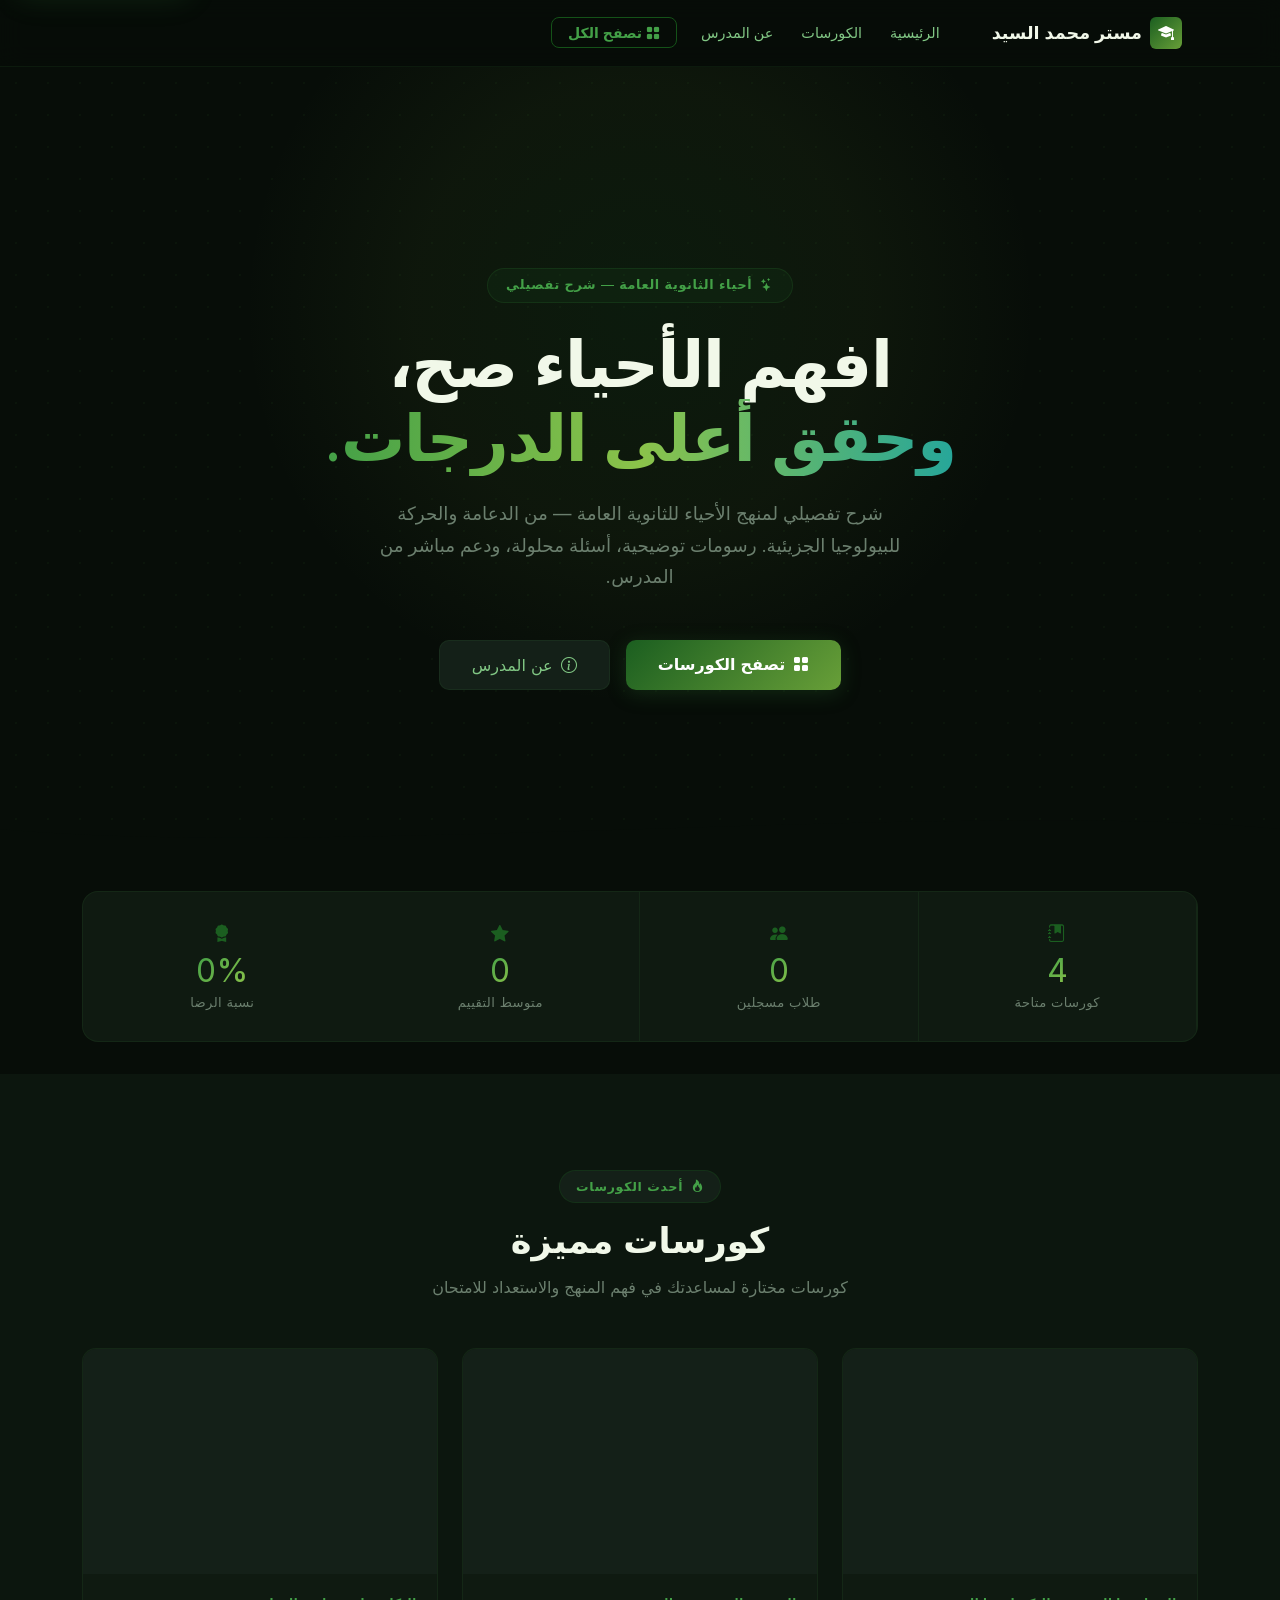
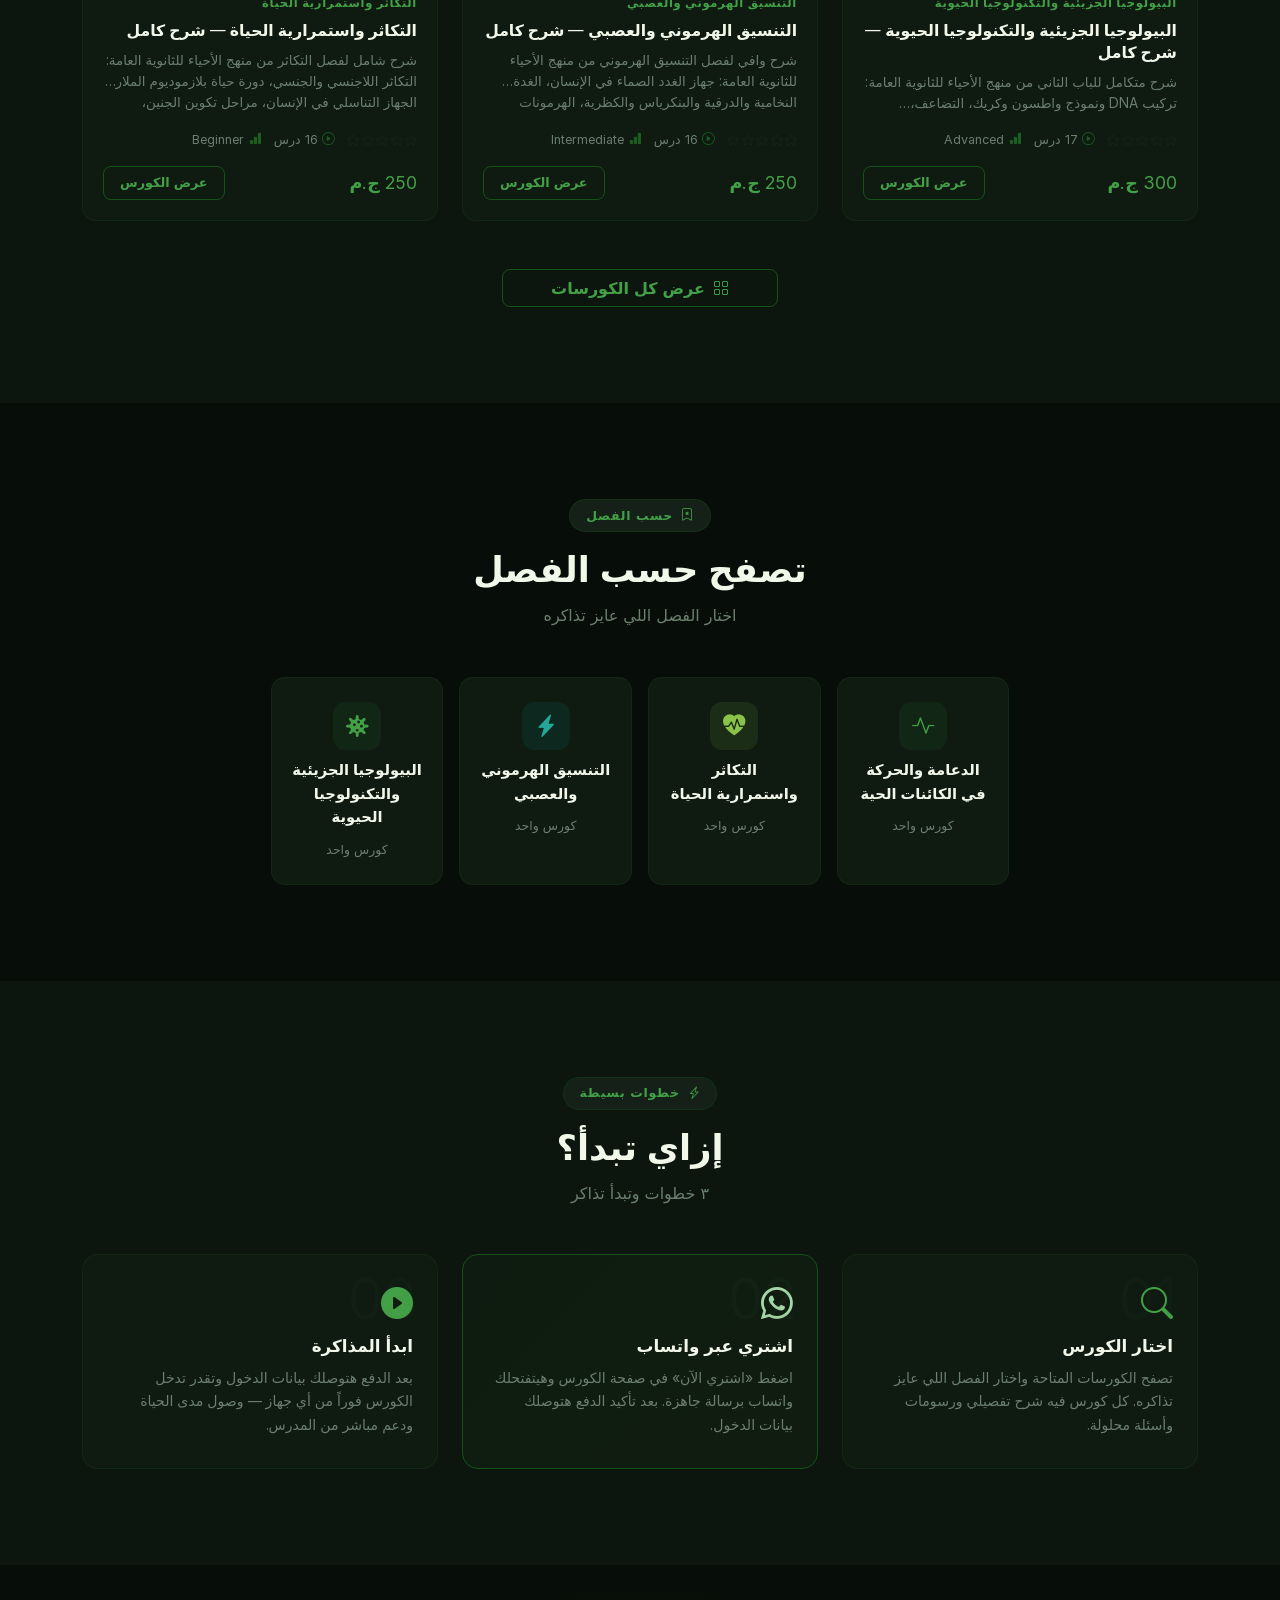
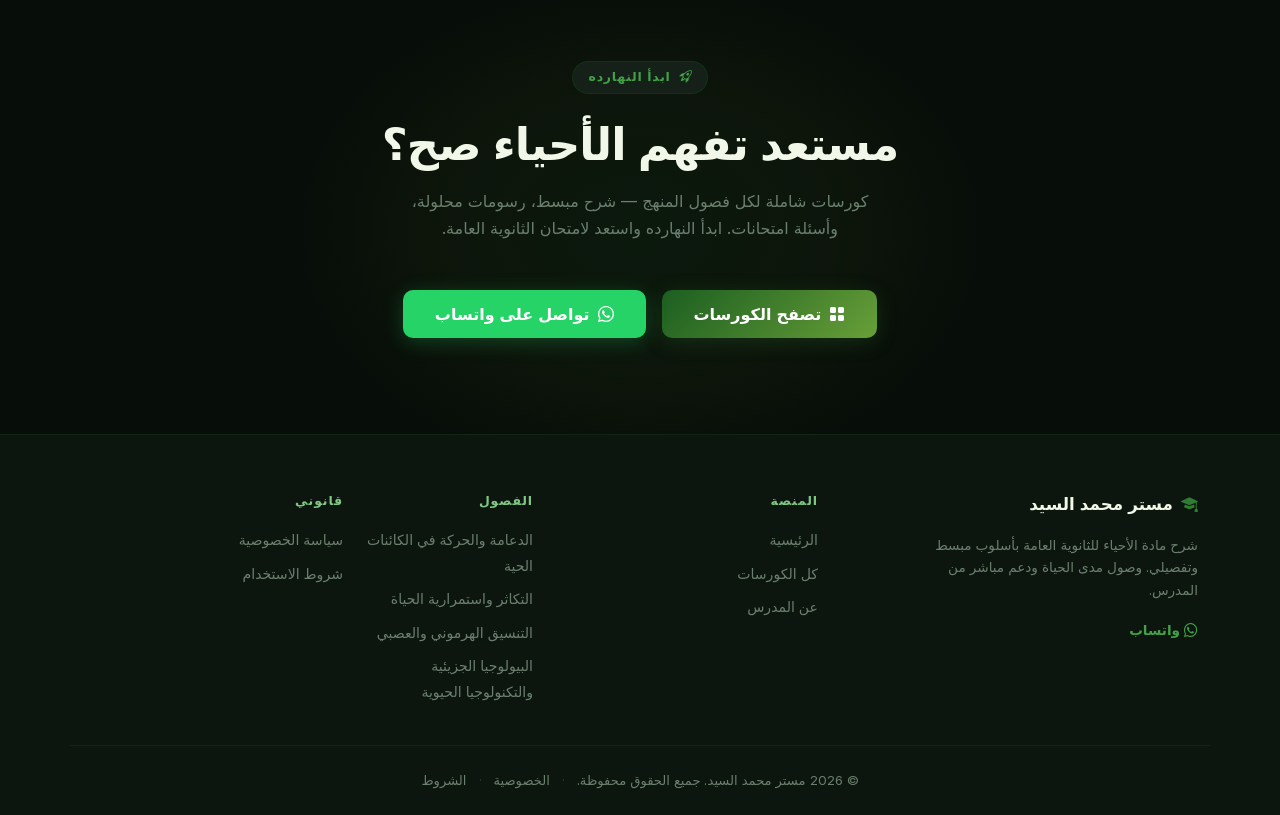
==== index.html @ 88254f95 "Add files via upload" ====
<!DOCTYPE html>
<html lang="ar" dir="rtl" data-bs-theme="dark">

<head>
  <meta charset="utf-8">
  <meta name="viewport" content="width=device-width, initial-scale=1.0, shrink-to-fit=no">

  <!--
    SEO: title + description + canonical + OG + Twitter
    Static fallback values here — home-app.js injects
    final values from COURSE_DATA at runtime.
  -->
  <title id="page-title">مستر محمد السيد — أستاذ الأحياء للثانوية العامة</title>
  <meta name="description"
        id="page-desc"
        content="منصة مستر محمد السيد لتعليم مادة الأحياء لطلاب الثانوية العامة في مصر. شرح تفصيلي لكل فصول المنهج مع رسومات توضيحية محلولة وأسئلة امتحانات سابقة.">
  <meta name="robots" content="index, follow">
  <link rel="canonical" id="page-canonical" href="https://mrmohamedelsayed.com/">

  <!-- Open Graph -->
  <meta property="og:type"        content="website">
  <meta property="og:url"         id="og-url"         content="https://mrmohamedelsayed.com/">
  <meta property="og:title"       id="og-title"       content="مستر محمد السيد — أستاذ الأحياء للثانوية العامة">
  <meta property="og:description" id="og-desc"        content="شرح أحياء الثانوية العامة بالتفصيل مع أسئلة محلولة ودعم مباشر.">
  <meta property="og:image"       id="og-image"       content="https://mrmohamedelsayed.com/assets/img/og-image.png">
  <meta property="og:site_name"   id="og-site-name"   content="مستر محمد السيد">

  <!-- Twitter Card -->
  <meta name="twitter:card"        content="summary_large_image">
  <meta name="twitter:title"       id="tw-title"  content="مستر محمد السيد — أستاذ الأحياء للثانوية العامة">
  <meta name="twitter:description" id="tw-desc"   content="شرح أحياء الثانوية العامة بالتفصيل مع أسئلة محلولة ودعم مباشر.">
  <meta name="twitter:image"       id="tw-image"  content="https://mrmohamedelsayed.com/assets/img/og-image.png">

  <!-- hreflang -->
  <link rel="alternate" hreflang="ar" id="hreflang-ar" href="https://mrmohamedelsayed.com/">

  <!-- CSP -->
  <meta http-equiv="Content-Security-Policy"
        content="default-src 'none';
                 script-src 'self';
                 style-src 'self' https://cdn.jsdelivr.net;
                 font-src 'self' https://cdn.jsdelivr.net;
                 img-src 'self' data:;
                 connect-src 'self';
                 form-action 'none';">

  <!-- JSON-LD — injected by home-app.js -->

  <!-- Favicons -->
  <link rel="apple-touch-icon" type="image/png" sizes="180x180" href="assets/img/fav180.png">
  <link rel="icon" type="image/png" sizes="32x32" href="assets/img/fav32.png">
  <link rel="icon" type="image/png" sizes="32x32" href="assets/img/fav32D.png"
        media="(prefers-color-scheme: dark)">
  <link rel="icon" type="image/png" sizes="16x16" href="assets/img/fav16.png">
  <link rel="icon" type="image/png" sizes="16x16" href="assets/img/fav16D.png"
        media="(prefers-color-scheme: dark)">

  <!-- Preload critical font -->
  <link rel="preload" href="assets/fonts/inter-variable.woff2"
        as="font" type="font/woff2" crossorigin="anonymous">

  <!-- Stylesheets -->
  <link rel="stylesheet" href="assets/bootstrap/css/bootstrap.min.css">
  <link rel="stylesheet" href="https://cdn.jsdelivr.net/npm/bootstrap-icons@1.13.1/font/bootstrap-icons.min.css">
  <link rel="stylesheet" href="assets/css/courses.css">
  <link rel="stylesheet" href="assets/css/home.css">
</head>

<body>

  <!-- Skip to content -->
  <a href="#main-content" class="skip-link">تخطي إلى المحتوى</a>

  <!-- ═══════════════════════════════════════════
       NAVBAR
  ═══════════════════════════════════════════ -->
  <nav class="navbar navbar-expand-lg home-navbar sticky-top"
       aria-label="التنقل الرئيسي">
    <div class="container">

      <!-- Brand -->
      <a class="navbar-brand home-brand" href="./index.html">
        <span class="brand-icon" aria-hidden="true">
          <i class="bi bi-mortarboard-fill" aria-hidden="true"></i>
        </span>
        <span class="brand-text" id="nav-brand-name"></span>
      </a>

      <!-- Toggler -->
      <button class="navbar-toggler border-0" type="button"
              data-bs-toggle="collapse" data-bs-target="#mainNav"
              aria-controls="mainNav" aria-expanded="false"
              aria-label="تبديل القائمة">
        <i class="bi bi-list fs-4 icon-em-500" aria-hidden="true"></i>
      </button>

      <!-- Links -->
      <div class="collapse navbar-collapse" id="mainNav">
        <ul class="navbar-nav ms-auto align-items-lg-center gap-lg-1">
          <li class="nav-item">
            <a class="nav-link" href="./index.html"
               aria-current="page" data-nav-page="home">الرئيسية</a>
          </li>
          <li class="nav-item">
            <a class="nav-link" href="./course/"
               data-nav-page="courses">الكورسات</a>
          </li>
          <li class="nav-item">
            <a class="nav-link" href="./about.html"
               data-nav-page="about">عن المدرس</a>
          </li>
          <li class="nav-item me-lg-2">
            <a class="btn home-btn-outline btn-sm px-3" href="./course/">
              <i class="bi bi-grid-fill ms-1" aria-hidden="true"></i>تصفح الكل
            </a>
          </li>
        </ul>
      </div>

    </div>
  </nav>


  <!-- ═══════════════════════════════════════════
       MAIN CONTENT
  ═══════════════════════════════════════════ -->
  <main id="main-content">

    <!-- ─── HERO ─── -->
    <section class="hero-section" aria-labelledby="hero-heading">
      <div class="hero-bg-grid" aria-hidden="true"></div>
      <div class="hero-glow"    aria-hidden="true"></div>

      <div class="container hero-content">
        <div class="row justify-content-center text-center">
          <div class="col-12 col-lg-9 col-xl-8">

            <div class="hero-badge mb-4" aria-hidden="true">
              <i class="bi bi-stars ms-2" aria-hidden="true"></i>أحياء الثانوية العامة — شرح تفصيلي
            </div>

            <h1 class="hero-title mb-4" id="hero-heading">
              <span class="hero-title-line"     id="hero-title-line1"></span><br>
              <span class="hero-title-gradient" id="hero-title-gradient"></span>
            </h1>

            <p class="hero-subtitle mb-5" id="hero-subtitle"></p>

            <div class="hero-actions d-flex flex-wrap gap-3 justify-content-center">
              <a href="./course/" class="btn home-btn-primary hero-btn-main">
                <i class="bi bi-grid-fill ms-2" aria-hidden="true"></i>تصفح الكورسات
              </a>
              <a href="./about.html" class="btn home-btn-ghost hero-btn-sec">
                <i class="bi bi-info-circle ms-2" aria-hidden="true"></i>عن المدرس
              </a>
            </div>

          </div>
        </div>
      </div>

      <!-- wave divider -->
      <div class="hero-wave" aria-hidden="true">
        <svg viewBox="0 0 1440 60" preserveAspectRatio="none"
             xmlns="http://www.w3.org/2000/svg" aria-hidden="true">
          <path d="M0,30 C360,60 1080,0 1440,30 L1440,60 L0,60 Z"
                fill="var(--bg-primary)"/>
        </svg>
      </div>
    </section>


    <!-- ─── STATS BAR ─── -->
    <section class="stats-section" aria-label="إحصائيات المنصة">
      <div class="container">
        <div class="stats-bar" id="stats-bar" role="list">
          <!-- built by home-app.js -->
        </div>
      </div>
    </section>


    <!-- ─── FEATURED COURSES ─── -->
    <section class="home-section featured-section"
             aria-labelledby="featured-heading">
      <div class="container">

        <div class="section-header text-center mb-5">
          <div class="section-badge mb-3" aria-hidden="true">
            <i class="bi bi-fire ms-2" aria-hidden="true"></i>أحدث الكورسات
          </div>
          <h2 class="section-title" id="featured-heading">كورسات مميزة</h2>
          <p class="section-subtitle">
            كورسات مختارة لمساعدتك في فهم المنهج والاستعداد للامتحان
          </p>
        </div>

        <div class="row g-4" id="featured-courses-grid" aria-live="polite">
          <!-- built by home-app.js -->
        </div>

        <div class="text-center mt-5">
          <a href="./course/" class="btn home-btn-outline px-5">
            <i class="bi bi-grid ms-2" aria-hidden="true"></i>عرض كل الكورسات
          </a>
        </div>

      </div>
    </section>


    <!-- ─── CATEGORIES ─── -->
    <section class="home-section categories-section"
             aria-labelledby="categories-heading">
      <div class="container">

        <div class="section-header text-center mb-5">
          <div class="section-badge mb-3" aria-hidden="true">
            <i class="bi bi-bookmark-star ms-2" aria-hidden="true"></i>حسب الفصل
          </div>
          <h2 class="section-title" id="categories-heading">تصفح حسب الفصل</h2>
          <p class="section-subtitle">اختار الفصل اللي عايز تذاكره</p>
        </div>

        <div class="row g-3 justify-content-center"
             id="categories-grid" aria-live="polite">
          <!-- built by home-app.js -->
        </div>

      </div>
    </section>


    <!-- ─── HOW IT WORKS ─── -->
    <section class="home-section how-section"
             aria-labelledby="how-heading">
      <div class="container">

        <div class="section-header text-center mb-5">
          <div class="section-badge mb-3" aria-hidden="true">
            <i class="bi bi-lightning-charge ms-2" aria-hidden="true"></i>خطوات بسيطة
          </div>
          <h2 class="section-title" id="how-heading">إزاي تبدأ؟</h2>
          <p class="section-subtitle">٣ خطوات وتبدأ تذاكر</p>
        </div>

        <div class="row g-4 justify-content-center">

          <!-- Step 1 -->
          <div class="col-12 col-md-4">
            <article class="how-card h-100">
              <div class="how-step-number" aria-hidden="true">01</div>
              <div class="how-icon mb-3" aria-hidden="true">
                <i class="bi bi-search" aria-hidden="true"></i>
              </div>
              <h3 class="how-title">اختار الكورس</h3>
              <p class="how-desc">
                تصفح الكورسات المتاحة واختار الفصل اللي عايز تذاكره.
                كل كورس فيه شرح تفصيلي ورسومات وأسئلة محلولة.
              </p>
            </article>
          </div>

          <!-- Step 2 -->
          <div class="col-12 col-md-4">
            <article class="how-card how-card--accent h-100">
              <div class="how-step-number" aria-hidden="true">02</div>
              <div class="how-icon mb-3" aria-hidden="true">
                <i class="bi bi-whatsapp" aria-hidden="true"></i>
              </div>
              <h3 class="how-title">اشتري عبر واتساب</h3>
              <p class="how-desc">
                اضغط «اشتري الآن» في صفحة الكورس وهيتفتحلك واتساب
                برسالة جاهزة. بعد تأكيد الدفع هتوصلك بيانات الدخول.
              </p>
            </article>
          </div>

          <!-- Step 3 -->
          <div class="col-12 col-md-4">
            <article class="how-card h-100">
              <div class="how-step-number" aria-hidden="true">03</div>
              <div class="how-icon mb-3" aria-hidden="true">
                <i class="bi bi-play-circle-fill" aria-hidden="true"></i>
              </div>
              <h3 class="how-title">ابدأ المذاكرة</h3>
              <p class="how-desc">
                بعد الدفع هتوصلك بيانات الدخول وتقدر تدخل الكورس فوراً
                من أي جهاز — وصول مدى الحياة ودعم مباشر من المدرس.
              </p>
            </article>
          </div>

        </div>
      </div>
    </section>


    <!-- ─── CTA ─── -->
    <section class="cta-section" aria-labelledby="cta-heading">
      <div class="cta-glow" aria-hidden="true"></div>
      <div class="container cta-content text-center">

        <div class="section-badge mb-4" aria-hidden="true">
          <i class="bi bi-rocket-takeoff ms-2" aria-hidden="true"></i>ابدأ النهارده
        </div>
        <h2 class="cta-title mb-3" id="cta-heading">
          مستعد تفهم الأحياء صح؟
        </h2>
        <p class="cta-subtitle mb-5">
          كورسات شاملة لكل فصول المنهج — شرح مبسط، رسومات محلولة،
          وأسئلة امتحانات. ابدأ النهارده واستعد لامتحان الثانوية العامة.
        </p>

        <div class="d-flex flex-wrap gap-3 justify-content-center">
          <a href="./course/" class="btn home-btn-primary cta-btn-main">
            <i class="bi bi-grid-fill ms-2" aria-hidden="true"></i>تصفح الكورسات
          </a>
          <a id="cta-whatsapp-btn" href="#" target="_blank"
             rel="noopener noreferrer"
             class="btn home-btn-whatsapp cta-btn-wa"
             aria-label="تواصل معانا على واتساب">
            <i class="bi bi-whatsapp ms-2" aria-hidden="true"></i>تواصل على واتساب
          </a>
        </div>

      </div>
    </section>

  </main><!-- /#main-content -->


  <!-- ═══════════════════════════════════════════
       FOOTER
  ═══════════════════════════════════════════ -->
  <footer class="home-footer" role="contentinfo">
    <div class="container">

      <div class="row g-4 footer-top">

        <!-- Brand col -->
        <div class="col-12 col-md-4">
          <div class="footer-brand mb-3">
            <i class="bi bi-mortarboard-fill ms-2 icon-em-500" aria-hidden="true"></i>
            <span id="footer-brand-name"></span>
          </div>
          <p class="footer-tagline">
            شرح مادة الأحياء للثانوية العامة بأسلوب مبسط وتفصيلي.
            وصول مدى الحياة ودعم مباشر من المدرس.
          </p>
          <a id="footer-whatsapp-link" href="#" target="_blank"
             rel="noopener noreferrer" class="footer-social-link"
             aria-label="تواصل معانا على واتساب">
            <i class="bi bi-whatsapp ms-1" aria-hidden="true"></i>واتساب
          </a>
        </div>

        <!-- Quick Links -->
        <div class="col-6 col-md-2 offset-md-1">
          <p class="footer-col-title">المنصة</p>
          <ul class="footer-links">
            <li><a href="./index.html">الرئيسية</a></li>
            <li><a href="./course/">كل الكورسات</a></li>
            <li><a href="./about.html">عن المدرس</a></li>
          </ul>
        </div>

        <!-- Categories — built dynamically -->
        <div class="col-6 col-md-2">
          <p class="footer-col-title">الفصول</p>
          <ul class="footer-links" id="footer-categories">
            <!-- built by home-app.js -->
          </ul>
        </div>

        <!-- Legal -->
        <div class="col-6 col-md-2">
          <p class="footer-col-title">قانوني</p>
          <ul class="footer-links">
            <li><a href="./legal/privacy.html">سياسة الخصوصية</a></li>
            <li><a href="./legal/terms.html">شروط الاستخدام</a></li>
          </ul>
        </div>

      </div><!-- /.row -->

      <!-- Footer bottom -->
      <div class="footer-bottom">
        <span id="footer-copyright"></span>
        <span class="footer-divider" aria-hidden="true">·</span>
        <a href="./legal/privacy.html">الخصوصية</a>
        <span class="footer-divider" aria-hidden="true">·</span>
        <a href="./legal/terms.html">الشروط</a>
      </div>

    </div>
  </footer>

  <!-- Scripts — deferred, non-blocking -->
  <script src="assets/bootstrap/js/bootstrap.min.js" defer></script>
  <script src="assets/js/utils.js"         defer></script>
  <script src="assets/js/courses-data.js"  defer></script>
  <script src="assets/js/home-app.js"      defer></script>

</body>

</html>
---- assets/css/courses.css ----
/* ============================================
   COURSES PAGE — Forest Green Theme
   Color System: Deep forest + Green + Lime + Teal
============================================ */

/* ── Font Face — Inter Variable (self-hosted) ── */

@font-face {
  font-family: 'Inter';
  src: url('../fonts/inter-variable.woff2') format('woff2');
  font-weight: 100 900;
  font-display: swap;
}

/* ── Variables ── */

:root {
  --bg-deep: #070d08;
  --bg-card: #0f1a11;
  --bg-surface: #142018;
  --bg-hover: #1a2a1e;
  --bg-input: #0a120b;
  --emerald-400: #43a047;
  --emerald-500: #2e7d32;
  --emerald-600: #1b5e20;
  --emerald-700: #145218;
  --teal-400: #8bc34a;
  --teal-500: #7cb342;
  --teal-600: #689f38;
  --cyan-400: #26a69a;
  --cyan-500: #009688;

  --gold-400: #e9c452;
  --gold-500: #e2b340;
  --gold-600: #c99b2d;
  --gold-900: rgba(226, 179, 64, 0.12);

  --text-primary: #f1f8e9;
  --text-secondary: #81c784;
  --text-muted: #6b7f6e;
  --text-dim: #4a5c4c;
  --border-subtle: rgba(67, 160, 71, 0.1);
  --border-glow: rgba(67, 160, 71, 0.25);
  --glow-sm: 0 0 10px rgba(67, 160, 71, 0.08);
  --glow-md: 0 0 20px rgba(67, 160, 71, 0.12);
  --glow-lg: 0 4px 30px rgba(67, 160, 71, 0.15);
  --glow-xl: 0 8px 40px rgba(67, 160, 71, 0.2);
  --radius-sm: 8px;
  --radius-md: 12px;
  --radius-lg: 16px;
  --radius-xl: 20px;
  --speed-fast: 0.15s;
  --speed-normal: 0.3s;
  --ease-smooth: cubic-bezier(0.4, 0, 0.2, 1);
  --ease-bounce: cubic-bezier(0.68, -0.55, 0.265, 1.55);
  --bg-primary: var(--bg-deep);
  --bg-secondary: #0c160e;
  --bg-elevated: var(--bg-surface);
  --border-color: var(--border-subtle);
  --em-300: #a5d6a7;
  --em-400: var(--emerald-400);
  --em-500: var(--emerald-500);
  --em-600: var(--emerald-600);
  --em-700: var(--emerald-700);
  --em-800: rgba(20, 82, 24, 0.35);
  --em-900: rgba(20, 82, 24, 0.15);
  --teal-700: #558b2f;
  --teal-800: rgba(85, 139, 47, 0.35);
  --cyan-600: #00897b;
  --cyan-800: rgba(0, 137, 123, 0.3);
  --font-base: 'Inter', system-ui, -apple-system, sans-serif;
  --transition-fast: var(--speed-fast);
  --transition-base: var(--speed-normal);
  --z-skip: 9999;
}

/* ── Skip Link ── */

.skip-link {
  position: fixed;
  top: 1rem;
  left: 1rem;
  z-index: var(--z-skip);
  padding: 0.6rem 1.2rem;
  background: var(--emerald-500);
  color: var(--bg-deep);
  font-weight: 700;
  font-size: 0.9rem;
  border-radius: var(--radius-md);
  text-decoration: none;
  transform: translateY(-150%);
  transition: transform var(--speed-fast) var(--ease-smooth);
  box-shadow: var(--glow-lg);
}

.skip-link:focus-visible {
  transform: translateY(0);
}

/* ── Focus Visible — Global ── */

:focus-visible {
  outline: 2px solid var(--emerald-400);
  outline-offset: 3px;
  border-radius: 4px;
}

/* suppress default focus ring only when focus-visible is supported */

:focus:not(:focus-visible) {
  outline: none;
}

/* ── Base ── */

body {
  background: var(--bg-deep);
  color: var(--text-primary);
  font-family: var(--font-base);
  line-height: 1.6;
  -webkit-font-smoothing: antialiased;
  min-height: 100vh;
}

/* ── Shared Utility — Icon Accent Color ── */

.icon-em-500 {
  color: var(--em-500);
}

/* ── Page Container ── */

.page-container {
  max-width: 1400px;
  margin: 0 auto;
  padding: 2rem 1.5rem;
}

/* ── Page Header ── */

.page-header {
  text-align: center;
  padding: 2rem 0 2.5rem;
}

.page-title {
  font-size: clamp(2rem, 5vw, 3.2rem);
  font-weight: 800;
  background: linear-gradient(135deg, var(--emerald-400), var(--teal-400), var(--cyan-400));
  -webkit-background-clip: text;
  background-clip: text;
  -webkit-text-fill-color: transparent;
  margin-bottom: 0.5rem;
  letter-spacing: -0.02em;
}

.breadcrumb-nav .breadcrumb {
  background: transparent;
  margin: 0;
  padding: 0;
  justify-content: center;
}

.breadcrumb-nav .breadcrumb-item a {
  color: var(--emerald-400);
  text-decoration: none;
  font-weight: 500;
  transition: color var(--speed-fast);
}

.breadcrumb-nav .breadcrumb-item a:hover {
  color: var(--teal-400);
}

.breadcrumb-nav .breadcrumb-item.active span {
  color: var(--text-muted);
}

.breadcrumb-nav .breadcrumb-item + .breadcrumb-item::before {
  color: var(--text-dim);
}

/* ── Sidebar ── */

.sidebar {
  background: var(--bg-surface);
  border: 1px solid var(--border-subtle);
  border-radius: var(--radius-lg);
  padding: 1.5rem;
}

/* ── Filters Panel ── */

.filters-title {
  font-size: 1.1rem;
  font-weight: 700;
  color: var(--emerald-400);
  margin-bottom: 1.5rem;
  text-transform: uppercase;
  letter-spacing: 0.08em;
  font-size: 0.85rem;
}

.filters-heading {
  font-size: 0.9rem;
  font-weight: 600;
  color: var(--text-secondary);
  margin: 1.5rem 0 0.75rem;
  padding-bottom: 0.5rem;
  border-bottom: 1px solid var(--border-subtle);
}

.filter-group {
  display: flex;
  flex-direction: column;
  gap: 0.4rem;
}

.filter-item {
  display: flex;
  align-items: center;
  gap: 0.6rem;
  padding: 0.6rem 0.75rem;
  border-radius: var(--radius-sm);
  cursor: pointer;
  transition: background var(--speed-fast);
}

.filter-item:hover {
  background: var(--bg-hover);
}

.filter-item.disabled {
  opacity: 0.35;
  pointer-events: none;
}

.filter-checkbox, .filter-radio {
  appearance: none;
  -webkit-appearance: none;
  width: 18px;
  height: 18px;
  border: 2px solid var(--text-dim);
  background: var(--bg-input);
  cursor: pointer;
  transition: all var(--speed-fast);
  flex-shrink: 0;
}

.filter-checkbox {
  border-radius: 4px;
}

.filter-radio {
  border-radius: 50%;
}

.filter-checkbox:checked, .filter-radio:checked {
  background: var(--emerald-500);
  border-color: var(--emerald-400);
  box-shadow: 0 0 0 3px rgba(67, 160, 71, 0.2);
}

.filter-checkbox:checked::after {
  content: '✓';
  display: flex;
  align-items: center;
  justify-content: center;
  font-size: 11px;
  color: var(--bg-deep);
  font-weight: 700;
}

.filter-radio:checked::after {
  content: '';
  display: block;
  width: 8px;
  height: 8px;
  background: var(--bg-deep);
  border-radius: 50%;
  margin: 3px auto;
}

.filter-label {
  flex: 1;
  font-size: 0.88rem;
  color: var(--text-primary);
  cursor: pointer;
  user-select: none;
}

.rating-label {
  color: var(--emerald-400);
  letter-spacing: 1px;
}

.filter-count {
  font-size: 0.75rem;
  font-weight: 600;
  color: var(--text-muted);
  background: var(--bg-deep);
  padding: 0.15rem 0.5rem;
  border-radius: 100px;
  min-width: 24px;
  text-align: center;
}

.filter-actions {
  display: flex;
  flex-direction: column;
  gap: 0.5rem;
  margin-top: 1.5rem;
}

.filter-btn-apply {
  padding: 0.7rem;
  background: linear-gradient(135deg, var(--emerald-600), var(--teal-600));
  color: var(--text-primary);
  border: none;
  border-radius: var(--radius-md);
  font-weight: 600;
  cursor: pointer;
  transition: all var(--speed-normal) var(--ease-smooth);
}

.filter-btn-apply:hover {
  box-shadow: var(--glow-md);
  transform: translateY(-1px);
}

.filter-btn-reset {
  padding: 0.7rem;
  background: transparent;
  color: var(--text-muted);
  border: 1px solid var(--border-subtle);
  border-radius: var(--radius-md);
  font-weight: 600;
  cursor: pointer;
  transition: all var(--speed-fast);
}

.filter-btn-reset:hover {
  color: var(--text-primary);
  border-color: var(--border-glow);
}

/* ── Toolbar ── */

.toolbar {
  display: flex;
  flex-wrap: wrap;
  align-items: center;
  justify-content: space-between;
  gap: 1rem;
  padding-bottom: 1.5rem;
  margin-bottom: 1rem;
  border-bottom: 1px solid var(--border-subtle);
}

.results-text {
  font-size: 0.9rem;
  font-weight: 500;
  color: var(--text-muted);
}

.search-input {
  background: var(--bg-surface);
  border: 1px solid var(--border-subtle);
  border-radius: var(--radius-md);
  color: var(--text-primary);
  padding: 0.65rem 1rem;
  font-size: 0.9rem;
  transition: all var(--speed-normal);
  min-width: 200px;
}

.search-input::placeholder {
  color: var(--text-dim);
}

.search-input:focus {
  outline: none;
  border-color: var(--emerald-500);
  box-shadow: 0 0 0 3px rgba(46, 125, 50, 0.15);
}

.sort-toggle {
  background: var(--bg-surface);
  border: 1px solid var(--border-subtle);
  border-radius: var(--radius-md);
  color: var(--emerald-400);
  padding: 0.65rem 1.2rem;
  font-weight: 600;
  font-size: 0.88rem;
  transition: all var(--speed-fast);
}

.sort-toggle:hover, .sort-toggle:focus {
  border-color: var(--emerald-500);
  color: var(--emerald-400);
  background: var(--bg-hover);
}

/* ── Sort Dropdown ── */

.sort-menu {
  background: var(--bg-surface);
  border: 1px solid var(--border-glow);
  border-radius: var(--radius-md);
  box-shadow: var(--glow-lg);
  padding: 0.5rem;
}

.sort-menu .dropdown-item {
  color: var(--text-primary);
  border-radius: var(--radius-sm);
  padding: 0.6rem 1rem;
  font-size: 0.88rem;
  transition: background var(--speed-fast);
}

.sort-menu .dropdown-item:hover {
  background: var(--bg-hover);
  color: var(--emerald-400);
}

.sort-menu .dropdown-item.active {
  background: linear-gradient(135deg, var(--emerald-600), var(--teal-600));
  color: var(--text-primary);
}

/* ============================================
   COURSE CARDS
============================================ */

.course-card {
  background: var(--bg-card);
  border: 1px solid var(--border-subtle);
  border-radius: var(--radius-xl);
  overflow: hidden;
  transition: all var(--speed-normal) var(--ease-smooth);
  display: flex;
  flex-direction: column;
  height: 100%;
  animation: cardIn 0.5s var(--ease-smooth) both;
}

.course-card:hover {
  transform: translateY(-8px);
  border-color: var(--border-glow);
  box-shadow: var(--glow-xl);
}

@keyframes cardIn {
  from {
    opacity: 0;
    transform: translateY(24px);
  }
  to {
    opacity: 1;
    transform: translateY(0);
  }
}

/* Card Image */

.course-card-visual {
  position: relative;
  overflow: hidden;
  aspect-ratio: 16 / 9;
  background: var(--bg-surface);
}

.course-card-img {
  width: 100%;
  height: 100%;
  object-fit: cover;
  transition: transform var(--speed-normal);
}

.course-card:hover .course-card-img {
  transform: scale(1.05);
}

/* Badge */

.course-badge {
  position: absolute;
  top: 0.75rem;
  left: 0.75rem;
  padding: 0.3rem 0.75rem;
  font-size: 0.72rem;
  font-weight: 700;
  text-transform: uppercase;
  letter-spacing: 0.06em;
  color: var(--bg-deep);
  background: var(--emerald-400);
  border-radius: 100px;
}

/* ── Category Badge Color Variants ── */

.course-badge--emerald {
  background: var(--emerald-400);
  color: var(--bg-deep);
}

.course-badge--teal {
  background: var(--teal-400);
  color: var(--bg-deep);
}

.course-badge--cyan {
  background: var(--cyan-400);
  color: var(--bg-deep);
}

/* Card Body */

.course-card-body {
  padding: 1.25rem;
  display: flex;
  flex-direction: column;
  flex: 1;
  gap: 0.6rem;
}

.course-card-title {
  font-size: 1.05rem;
  font-weight: 700;
  color: var(--text-primary);
  line-height: 1.35;
  margin: 0;
  display: -webkit-box;
  line-clamp: 2;
  -webkit-line-clamp: 2;
  -webkit-box-orient: vertical;
  overflow: hidden;
  transition: color var(--speed-fast);
}

.course-card:hover .course-card-title {
  color: var(--emerald-400);
}

.course-card-desc {
  font-size: 0.82rem;
  color: var(--text-muted);
  line-height: 1.5;
  margin: 0;
  display: -webkit-box;
  line-clamp: 2;
  -webkit-line-clamp: 2;
  -webkit-box-orient: vertical;
  overflow: hidden;
}

.course-card-instructor {
  font-size: 0.8rem;
  color: var(--teal-400);
  font-weight: 500;
}

.course-card-instructor i {
  color: var(--teal-500);
}

/* Stats */

.course-card-stats {
  display: flex;
  gap: 1rem;
  flex-wrap: wrap;
  font-size: 0.78rem;
  color: var(--text-dim);
  padding-top: 0.6rem;
  border-top: 1px solid var(--border-subtle);
}

.course-card-stats i {
  color: var(--emerald-500);
}

/* Footer */

.course-card-footer {
  display: flex;
  align-items: center;
  justify-content: space-between;
  margin-top: auto;
  padding-top: 0.75rem;
}

.course-card-price {
  font-size: 1.2rem;
  font-weight: 800;
  color: var(--text-primary);
}

.course-card-price.free {
  color: var(--emerald-400);
}

.course-card-btn {
  padding: 0.5rem 1.2rem;
  background: linear-gradient(135deg, var(--emerald-600), var(--teal-600));
  color: var(--text-primary);
  text-decoration: none;
  border-radius: var(--radius-md);
  font-size: 0.82rem;
  font-weight: 600;
  transition: all var(--speed-normal) var(--ease-smooth);
  white-space: nowrap;
}

.course-card-btn:hover {
  box-shadow: var(--glow-md);
  transform: translateY(-2px);
  color: var(--text-primary);
}

/* ============================================
   PAGINATION
============================================ */

.pagination .page-item .page-link {
  background: var(--bg-surface);
  border: 1px solid var(--border-subtle);
  color: var(--text-muted);
  font-weight: 600;
  border-radius: var(--radius-sm);
  padding: 0.6rem 1rem;
  transition: all var(--speed-fast);
}

.pagination .page-item .page-link:hover {
  background: var(--bg-hover);
  color: var(--emerald-400);
  border-color: var(--border-glow);
}

.pagination .page-item.active .page-link {
  background: linear-gradient(135deg, var(--emerald-600), var(--teal-600));
  border-color: var(--emerald-500);
  color: var(--text-primary);
  box-shadow: var(--glow-sm);
}

.pagination .page-item.disabled .page-link {
  background: var(--bg-card);
  color: var(--text-dim);
  border-color: transparent;
}

/* ============================================
   EMPTY STATE
============================================ */

.empty-icon {
  font-size: 3rem;
  display: block;
  margin-bottom: 1rem;
  background: linear-gradient(135deg, var(--emerald-400), var(--teal-400));
  -webkit-background-clip: text;
  background-clip: text;
  -webkit-text-fill-color: transparent;
}

.empty-title {
  color: var(--text-secondary);
  font-weight: 700;
  margin-bottom: 0.5rem;
}

.empty-text {
  color: var(--text-muted);
}

.btn-reset {
  padding: 0.6rem 1.5rem;
  background: transparent;
  border: 1px solid var(--emerald-500);
  color: var(--emerald-400);
  border-radius: var(--radius-md);
  font-weight: 600;
  cursor: pointer;
  transition: all var(--speed-normal);
}

.btn-reset:hover {
  background: var(--emerald-600);
  color: var(--text-primary);
  box-shadow: var(--glow-md);
}

/* ============================================
   OFFCANVAS (Mobile)
============================================ */

.mobile-offcanvas {
  background: var(--bg-deep) !important;
  border-right: 1px solid var(--border-subtle) !important;
  color: var(--text-primary);
}

.mobile-offcanvas .offcanvas-header {
  border-bottom: 1px solid var(--border-subtle);
}

.mobile-offcanvas .offcanvas-title {
  font-weight: 700;
  color: var(--emerald-400);
}

.mobile-offcanvas .btn-close {
  filter: brightness(0) invert(1);
}

/* ── FAB ── */

.floating-fab {
  position: fixed;
  bottom: 20px;
  left: 20px;
  z-index: 1045;
  width: 52px;
  height: 52px;
  border-radius: 50%;
  background: linear-gradient(135deg, var(--emerald-600), var(--teal-600));
  border: none;
  color: var(--text-primary);
  font-size: 1.2rem;
  box-shadow: var(--glow-lg);
  transition: all var(--speed-normal) var(--ease-smooth);
  display: flex;
  align-items: center;
  justify-content: center;
}

.floating-fab:hover {
  box-shadow: var(--glow-xl);
  transform: scale(1.1);
}

.floating-fab.is-hidden {
  transform: translateY(120px);
}

/* ============================================
   SCROLLBAR
============================================ */

::-webkit-scrollbar {
  width: 6px;
}

::-webkit-scrollbar-track {
  background: var(--bg-deep);
}

::-webkit-scrollbar-thumb {
  background: var(--emerald-700);
  border-radius: 100px;
}

::-webkit-scrollbar-thumb:hover {
  background: var(--emerald-600);
}

/* ============================================
   RESPONSIVE
============================================ */

@media (max-width: 991.98px) {
  .page-container {
    padding: 1rem;
  }
}

@media (max-width: 767.98px) {
  .course-card:hover {
    transform: translateY(-4px);
  }
}

@media (max-width: 767.98px) {
  .course-card-body {
    padding: 1rem;
  }
}

@media (max-width: 767.98px) {
  .toolbar {
    gap: 0.75rem;
  }
}

@media (max-width: 575.98px) {
  .page-container {
    padding: 0.5rem;
  }
}

@media (max-width: 575.98px) {
  .course-card-footer {
    flex-direction: column;
    gap: 0.5rem;
    align-items: stretch;
    text-align: center;
  }
}

@media (max-width: 575.98px) {
  .course-card-btn {
    text-align: center;
  }
}
---- assets/css/home.css ----
/* ═══════════════════════════════════════════════════════════════
   home.css  —  Styles for index.html (Forest Green theme)
   Depends on CSS variables defined in courses.css
   NO variable redefinitions here.
   ═══════════════════════════════════════════════════════════════ */

/* ───────────────────────────────────────────
   NAVBAR
─────────────────────────────────────────── */

.home-navbar {
  background-color: rgba(7, 13, 8, 0.92);
  backdrop-filter: blur(12px);
  -webkit-backdrop-filter: blur(12px);
  border-bottom: 1px solid var(--border-color);
  padding: 0.75rem 0;
  transition: background-color var(--transition-base);
}

.home-brand {
  display: flex;
  align-items: center;
  gap: 0.5rem;
  text-decoration: none;
  font-weight: 700;
  font-size: 1.1rem;
  color: var(--text-primary) !important;
}

.brand-icon {
  display: flex;
  align-items: center;
  justify-content: center;
  width: 2rem;
  height: 2rem;
  background: linear-gradient(135deg, var(--em-600), var(--teal-600));
  border-radius: 6px;
  color: #fff;
  font-size: 1rem;
}

.home-navbar .nav-link {
  color: var(--text-secondary) !important;
  font-size: 0.9rem;
  font-weight: 500;
  padding: 0.4rem 0.75rem !important;
  border-radius: 6px;
  transition: color var(--transition-fast), background-color var(--transition-fast);
}

.home-navbar .nav-link:hover {
  color: var(--em-400) !important;
  background-color: var(--bg-elevated);
}

/* outline button in nav */

.home-btn-outline {
  color: var(--em-400) !important;
  border: 1px solid var(--em-700) !important;
  background: transparent !important;
  font-weight: 600;
  border-radius: 8px;
  transition: all var(--transition-fast);
}

.home-btn-outline:hover {
  background: var(--em-900) !important;
  border-color: var(--em-500) !important;
  color: var(--em-300) !important;
}

/* ───────────────────────────────────────────
   SHARED BUTTON VARIANTS
─────────────────────────────────────────── */

.home-btn-primary {
  background: linear-gradient(135deg, var(--em-600) 0%, var(--teal-600) 100%);
  border: none;
  color: #fff !important;
  font-weight: 600;
  border-radius: 10px;
  padding: 0.65rem 1.75rem;
  transition: opacity var(--transition-fast), transform var(--transition-fast), box-shadow var(--transition-fast);
  box-shadow: 0 4px 20px rgba(46, 125, 50, 0.25);
}

.home-btn-primary:hover {
  opacity: 0.92;
  transform: translateY(-1px);
  box-shadow: 0 6px 28px rgba(46, 125, 50, 0.35);
}

.home-btn-ghost {
  background: var(--bg-elevated);
  border: 1px solid var(--border-color);
  color: var(--text-secondary) !important;
  font-weight: 500;
  border-radius: 10px;
  padding: 0.65rem 1.75rem;
  transition: all var(--transition-fast);
}

.home-btn-ghost:hover {
  border-color: var(--em-700);
  color: var(--em-400) !important;
  background: var(--bg-card);
}

.home-btn-whatsapp {
  background: #25D366;
  border: none;
  color: #fff !important;
  font-weight: 600;
  border-radius: 10px;
  padding: 0.65rem 1.75rem;
  transition: opacity var(--transition-fast), transform var(--transition-fast);
  box-shadow: 0 4px 20px rgba(37, 211, 102, 0.25);
}

.home-btn-whatsapp:hover {
  opacity: 0.9;
  transform: translateY(-1px);
}

/* ───────────────────────────────────────────
   SECTION SHARED
─────────────────────────────────────────── */

.home-section {
  padding: 6rem 0;
}

.section-badge {
  display: inline-flex;
  align-items: center;
  background: var(--bg-elevated);
  border: 1px solid var(--em-800);
  color: var(--em-400);
  font-size: 0.78rem;
  font-weight: 600;
  letter-spacing: 0.06em;
  text-transform: uppercase;
  padding: 0.35rem 1rem;
  border-radius: 20px;
}

.section-title {
  font-size: clamp(1.6rem, 3vw, 2.2rem);
  font-weight: 700;
  color: var(--text-primary);
  margin-bottom: 0.75rem;
}

.section-subtitle {
  font-size: 1rem;
  color: var(--text-muted);
  max-width: 520px;
  margin: 0 auto;
  line-height: 1.65;
}

/* ───────────────────────────────────────────
   HERO
─────────────────────────────────────────── */

.hero-section {
  position: relative;
  min-height: 88vh;
  display: flex;
  align-items: center;
  overflow: hidden;
  padding: 6rem 0 4rem;
  background-color: var(--bg-primary);
}

/* subtle dot-grid background */

.hero-bg-grid {
  position: absolute;
  inset: 0;
  background-image: radial-gradient(circle, rgba(46, 125, 50, 0.07) 1px, transparent 1px);
  background-size: 32px 32px;
  pointer-events: none;
}

/* ambient glow */

.hero-glow {
  position: absolute;
  top: -20%;
  left: 50%;
  transform: translateX(-50%);
  width: 800px;
  height: 800px;
  background: radial-gradient(ellipse, rgba(46, 125, 50, 0.12) 0%, rgba(124, 179, 66, 0.06) 40%, transparent 70%);
  pointer-events: none;
}

.hero-content {
  position: relative;
  z-index: 1;
}

.hero-badge {
  display: inline-flex;
  align-items: center;
  background: rgba(46, 125, 50, 0.08);
  border: 1px solid rgba(46, 125, 50, 0.2);
  color: var(--em-400);
  font-size: 0.8rem;
  font-weight: 600;
  letter-spacing: 0.05em;
  padding: 0.4rem 1.1rem;
  border-radius: 20px;
}

.hero-title {
  font-size: clamp(2.4rem, 6vw, 4rem);
  font-weight: 800;
  line-height: 1.15;
  color: var(--text-primary);
  letter-spacing: -0.02em;
}

.hero-title-line {
  display: inline;
  color: var(--text-primary);
}

.hero-title-gradient {
  display: inline;
  background: linear-gradient(90deg, var(--em-400) 0%, var(--teal-400) 50%, var(--cyan-400) 100%);
  -webkit-background-clip: text;
  -webkit-text-fill-color: transparent;
  background-clip: text;
}

.hero-subtitle {
  font-size: clamp(1rem, 2vw, 1.15rem);
  color: var(--text-muted);
  max-width: 560px;
  margin-left: auto;
  margin-right: auto;
  line-height: 1.7;
}

.hero-btn-main {
  font-size: 1rem;
  padding: 0.75rem 2rem;
}

.hero-btn-sec {
  font-size: 1rem;
  padding: 0.75rem 2rem;
}

/* wave */

.hero-wave {
  position: absolute;
  bottom: 0;
  left: 0;
  width: 100%;
  line-height: 0;
  pointer-events: none;
}

.hero-wave svg {
  display: block;
  width: 100%;
  height: 60px;
}

/* ───────────────────────────────────────────
   STATS BAR
─────────────────────────────────────────── */

.stats-section {
  padding: 2rem 0;
  background-color: var(--bg-primary);
}

.stats-bar {
  display: flex;
  flex-wrap: wrap;
  justify-content: center;
  gap: 0;
  background: var(--bg-card);
  border: 1px solid var(--border-color);
  border-radius: 16px;
  overflow: hidden;
}

.stat-item {
  flex: 1 1 180px;
  display: flex;
  flex-direction: column;
  align-items: center;
  justify-content: center;
  padding: 1.75rem 1.5rem;
  border-right: 1px solid var(--border-color);
  transition: background-color var(--transition-fast);
}

.stat-item:last-child {
  border-right: none;
}

.stat-item:hover {
  background-color: var(--bg-elevated);
}

.stat-number {
  font-size: 2rem;
  font-weight: 800;
  background: linear-gradient(135deg, var(--em-400), var(--teal-400));
  -webkit-background-clip: text;
  -webkit-text-fill-color: transparent;
  background-clip: text;
  line-height: 1;
  margin-bottom: 0.35rem;
}

.stat-label {
  font-size: 0.82rem;
  color: var(--text-muted);
  font-weight: 500;
  letter-spacing: 0.03em;
  text-align: center;
}

.stat-icon {
  font-size: 1.1rem;
  color: var(--em-600);
  margin-bottom: 0.4rem;
}

/* ───────────────────────────────────────────
   FEATURED COURSES
─────────────────────────────────────────── */

.featured-section {
  background-color: var(--bg-secondary);
}

/* Featured course card — slim version of catalog card */

.featured-card {
  background: var(--bg-card);
  border: 1px solid var(--border-color);
  border-radius: 14px;
  overflow: hidden;
  height: 100%;
  display: flex;
  flex-direction: column;
  transition: transform var(--transition-base), box-shadow var(--transition-base), border-color var(--transition-base);
}

.featured-card:hover {
  transform: translateY(-4px);
  box-shadow: 0 12px 40px rgba(0, 0, 0, 0.4);
  border-color: var(--em-700);
}

.featured-card-img {
  width: 100%;
  aspect-ratio: 16 / 9;
  object-fit: cover;
  background: var(--bg-elevated);
  display: block;
}

.featured-card-body {
  padding: 1.25rem;
  display: flex;
  flex-direction: column;
  flex: 1;
}

.featured-card-category {
  font-size: 0.72rem;
  font-weight: 700;
  letter-spacing: 0.06em;
  text-transform: uppercase;
  color: var(--em-400);
  margin-bottom: 0.5rem;
}

.featured-card-title {
  font-size: 0.98rem;
  font-weight: 700;
  color: var(--text-primary);
  line-height: 1.4;
  margin-bottom: 0.5rem;
  display: -webkit-box;
  line-clamp: 2;
  -webkit-line-clamp: 2;
  -webkit-box-orient: vertical;
  overflow: hidden;
}

.featured-card-desc {
  font-size: 0.84rem;
  color: var(--text-muted);
  line-height: 1.55;
  margin-bottom: 1rem;
  flex: 1;
  display: -webkit-box;
  line-clamp: 2;
  -webkit-line-clamp: 2;
  -webkit-box-orient: vertical;
  overflow: hidden;
}

.featured-card-meta {
  display: flex;
  align-items: center;
  gap: 0.75rem;
  margin-bottom: 1rem;
  flex-wrap: wrap;
}

.featured-meta-item {
  display: flex;
  align-items: center;
  gap: 0.3rem;
  font-size: 0.78rem;
  color: var(--text-muted);
}

.featured-meta-item i {
  color: var(--em-600);
  font-size: 0.8rem;
}

.featured-card-footer {
  display: flex;
  align-items: center;
  justify-content: space-between;
  gap: 0.75rem;
  margin-top: auto;
}

.featured-card-price {
  font-size: 1.1rem;
  font-weight: 800;
  color: var(--em-400);
}

.featured-card-price--free {
  color: var(--teal-400);
}

.featured-card-btn {
  color: var(--em-400) !important;
  border: 1px solid var(--em-700) !important;
  background: transparent !important;
  font-size: 0.8rem;
  font-weight: 600;
  border-radius: 8px;
  padding: 0.35rem 1rem;
  text-decoration: none;
  transition: all var(--transition-fast);
  white-space: nowrap;
}

.featured-card-btn:hover {
  background: var(--em-900) !important;
  border-color: var(--em-500) !important;
  color: var(--em-300) !important;
}

/* star rating display */

.featured-stars {
  display: flex;
  align-items: center;
  gap: 0.15rem;
}

.featured-stars .bi-star-fill {
  color: var(--em-400);
  font-size: 0.75rem;
}

.featured-stars .bi-star {
  color: var(--border-color);
  font-size: 0.75rem;
}

.featured-stars .bi-star-half {
  color: var(--em-400);
  font-size: 0.75rem;
}

/* ───────────────────────────────────────────
   CATEGORIES
─────────────────────────────────────────── */

.categories-section {
  background-color: var(--bg-primary);
}

.category-card {
  background: var(--bg-card);
  border: 1px solid var(--border-color);
  border-radius: 14px;
  padding: 1.5rem 1.25rem;
  text-align: center;
  text-decoration: none;
  display: flex;
  flex-direction: column;
  align-items: center;
  gap: 0.6rem;
  transition: transform var(--transition-base), box-shadow var(--transition-base), border-color var(--transition-base), background-color var(--transition-base);
  cursor: pointer;
  height: 100%;
}

.category-card:hover {
  transform: translateY(-3px);
  box-shadow: 0 8px 30px rgba(0, 0, 0, 0.3);
  text-decoration: none;
}

.category-card--emerald:hover {
  border-color: var(--em-600);
  background: rgba(46, 125, 50, 0.05);
}

.category-card--teal:hover {
  border-color: var(--teal-600);
  background: rgba(124, 179, 66, 0.05);
}

.category-card--cyan:hover {
  border-color: var(--cyan-600);
  background: rgba(0, 137, 123, 0.05);
}

.category-icon {
  width: 3rem;
  height: 3rem;
  border-radius: 12px;
  display: flex;
  align-items: center;
  justify-content: center;
  font-size: 1.4rem;
}

.category-icon--emerald {
  background: rgba(46, 125, 50, 0.12);
  color: var(--em-400);
}

.category-icon--teal {
  background: rgba(124, 179, 66, 0.12);
  color: var(--teal-400);
}

.category-icon--cyan {
  background: rgba(0, 137, 123, 0.12);
  color: var(--cyan-400);
}

.category-name {
  font-size: 0.92rem;
  font-weight: 700;
  color: var(--text-primary);
}

.category-count {
  font-size: 0.78rem;
  color: var(--text-muted);
}

/* ───────────────────────────────────────────
   HOW IT WORKS
─────────────────────────────────────────── */

.how-section {
  background-color: var(--bg-secondary);
  position: relative;
}

.how-card {
  background: var(--bg-card);
  border: 1px solid var(--border-color);
  border-radius: 16px;
  padding: 2rem 1.5rem;
  position: relative;
  overflow: hidden;
  transition: transform var(--transition-base), box-shadow var(--transition-base);
}

.how-card:hover {
  transform: translateY(-3px);
  box-shadow: 0 10px 35px rgba(0, 0, 0, 0.35);
}

.how-card--accent {
  border-color: var(--em-700);
  background: linear-gradient(135deg, rgba(46, 125, 50, 0.06) 0%, rgba(124, 179, 66, 0.04) 100%);
}

.how-step-number {
  position: absolute;
  top: 1rem;
  right: 1.25rem;
  font-size: 3.5rem;
  font-weight: 900;
  color: rgba(46, 125, 50, 0.06);
  line-height: 1;
  pointer-events: none;
  user-select: none;
}

.how-icon {
  font-size: 2rem;
  color: var(--em-400);
  line-height: 1;
}

.how-card--accent .how-icon {
  color: var(--em-300);
}

.how-title {
  font-size: 1.05rem;
  font-weight: 700;
  color: var(--text-primary);
  margin-bottom: 0.6rem;
}

.how-desc {
  font-size: 0.88rem;
  color: var(--text-muted);
  line-height: 1.65;
  margin: 0;
}

/* ───────────────────────────────────────────
   CTA SECTION
─────────────────────────────────────────── */

.cta-section {
  position: relative;
  padding: 6rem 0;
  background-color: var(--bg-primary);
  overflow: hidden;
}

.cta-glow {
  position: absolute;
  bottom: -10%;
  left: 50%;
  transform: translateX(-50%);
  width: 700px;
  height: 500px;
  background: radial-gradient(ellipse, rgba(46, 125, 50, 0.1) 0%, rgba(124, 179, 66, 0.05) 40%, transparent 70%);
  pointer-events: none;
}

.cta-content {
  position: relative;
  z-index: 1;
}

.cta-title {
  font-size: clamp(1.8rem, 4vw, 2.8rem);
  font-weight: 800;
  color: var(--text-primary);
  letter-spacing: -0.02em;
}

.cta-subtitle {
  font-size: 1rem;
  color: var(--text-muted);
  max-width: 500px;
  margin: 0 auto;
  line-height: 1.7;
}

.cta-btn-main {
  font-size: 1rem;
  padding: 0.75rem 2rem;
}

.cta-btn-wa {
  font-size: 1rem;
  padding: 0.75rem 2rem;
}

/* ───────────────────────────────────────────
   FOOTER
─────────────────────────────────────────── */

.home-footer {
  background-color: var(--bg-secondary);
  border-top: 1px solid var(--border-color);
  padding-top: 3.5rem;
  padding-bottom: 1.5rem;
}

.footer-brand {
  display: flex;
  align-items: center;
  font-size: 1.05rem;
  font-weight: 700;
  color: var(--text-primary);
}

.footer-tagline {
  font-size: 0.85rem;
  color: var(--text-muted);
  line-height: 1.65;
  margin-bottom: 1rem;
  max-width: 300px;
}

.footer-social-link {
  display: inline-flex;
  align-items: center;
  font-size: 0.85rem;
  color: var(--em-400);
  text-decoration: none;
  font-weight: 600;
  transition: color var(--transition-fast);
}

.footer-social-link:hover {
  color: var(--em-300);
}

.footer-col-title {
  font-size: 0.78rem;
  font-weight: 700;
  letter-spacing: 0.07em;
  text-transform: uppercase;
  color: var(--text-secondary);
  margin-bottom: 1rem;
}

.footer-links {
  list-style: none;
  padding: 0;
  margin: 0;
  display: flex;
  flex-direction: column;
  gap: 0.5rem;
}

.footer-links a {
  font-size: 0.88rem;
  color: var(--text-muted);
  text-decoration: none;
  transition: color var(--transition-fast);
}

.footer-links a:hover {
  color: var(--em-400);
}

.footer-top {
  padding-bottom: 2.5rem;
  border-bottom: 1px solid var(--border-color);
}

.footer-bottom {
  display: flex;
  align-items: center;
  justify-content: center;
  gap: 0.75rem;
  padding-top: 1.5rem;
  font-size: 0.82rem;
  color: var(--text-muted);
  flex-wrap: wrap;
}

.footer-bottom a {
  color: var(--text-muted);
  text-decoration: none;
  transition: color var(--transition-fast);
}

.footer-bottom a:hover {
  color: var(--em-400);
}

.footer-divider {
  opacity: 0.4;
}

/* ───────────────────────────────────────────
   RESPONSIVE
─────────────────────────────────────────── */

/* ≤ 991.98px */

@media (max-width: 991.98px) {
  .hero-section {
    min-height: 75vh;
    padding: 5rem 0 3rem;
  }
}

@media (max-width: 991.98px) {
  .home-section {
    padding: 4.5rem 0;
  }
}

@media (max-width: 991.98px) {
  .cta-section {
    padding: 4.5rem 0;
  }
}

@media (max-width: 991.98px) {
  .stat-item {
    flex: 1 1 140px;
    padding: 1.25rem 1rem;
  }
}

@media (max-width: 991.98px) {
  .stat-number {
    font-size: 1.6rem;
  }
}

/* ≤ 767px */

@media (max-width: 767px) {
  .hero-section {
    min-height: auto;
    padding: 4rem 0 2.5rem;
  }
}

@media (max-width: 767px) {
  .hero-title {
    font-size: clamp(1.9rem, 8vw, 2.6rem);
  }
}

@media (max-width: 767px) {
  .home-section {
    padding: 3.5rem 0;
  }
}

@media (max-width: 767px) {
  .cta-section {
    padding: 3.5rem 0;
  }
}

@media (max-width: 767px) {
  .stats-bar {
    border-radius: 12px;
  }
}

@media (max-width: 767px) {
  .stat-item {
    flex: 1 1 120px;
    padding: 1rem 0.75rem;
    border-right: none;
    border-bottom: 1px solid var(--border-color);
  }
}

@media (max-width: 767px) {
  .stat-item:last-child {
    border-bottom: none;
  }
}

@media (max-width: 767px) {
  .stat-number {
    font-size: 1.5rem;
  }
}

@media (max-width: 767px) {
  .how-card {
    padding: 1.5rem 1.25rem;
  }
}

/* ≤ 575px */

@media (max-width: 575px) {
  .hero-actions {
    flex-direction: column;
    align-items: stretch;
  }
}

@media (max-width: 575px) {
  .hero-actions .btn {
    width: 100%;
    justify-content: center;
  }
}

@media (max-width: 575px) {
  .cta-section .d-flex {
    flex-direction: column;
    align-items: stretch;
  }
}

@media (max-width: 575px) {
  .cta-section .btn {
    width: 100%;
    justify-content: center;
  }
}

@media (max-width: 575px) {
  .footer-bottom {
    flex-direction: column;
    text-align: center;
    gap: 0.4rem;
  }
}
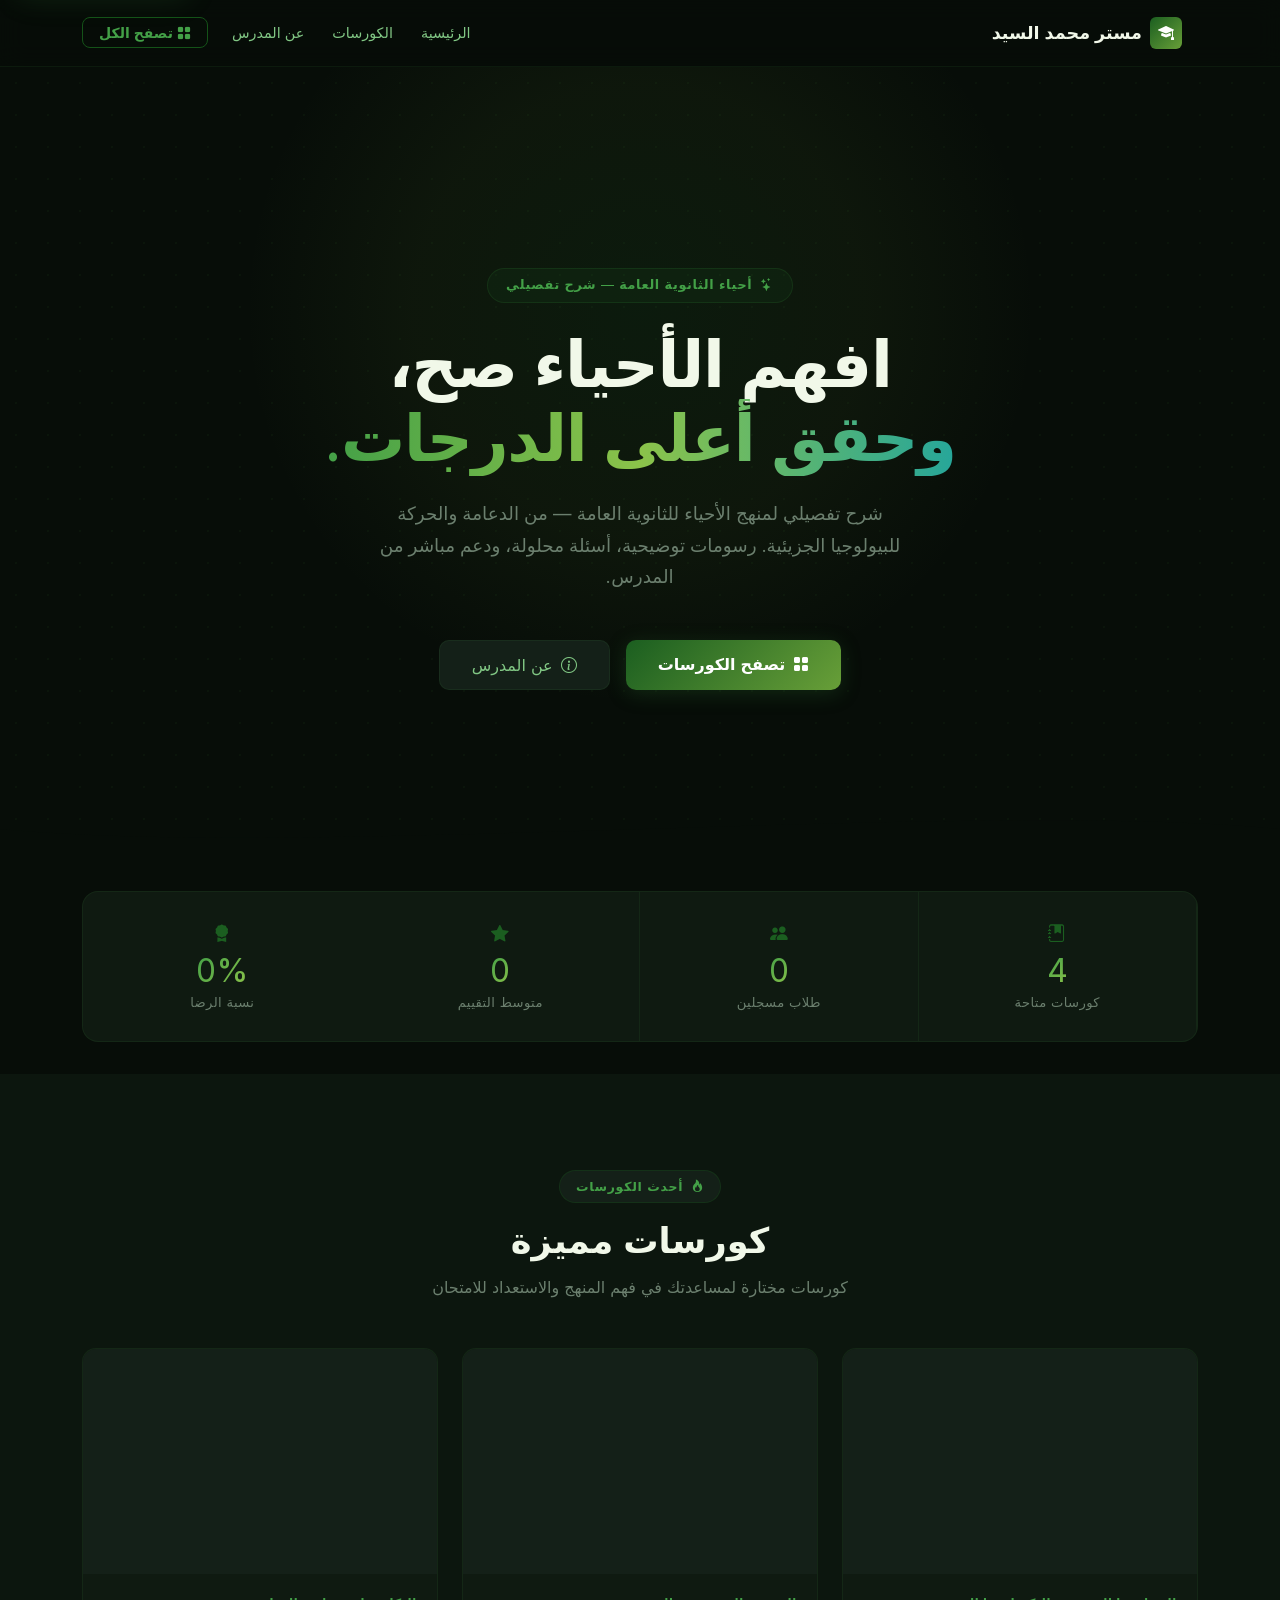
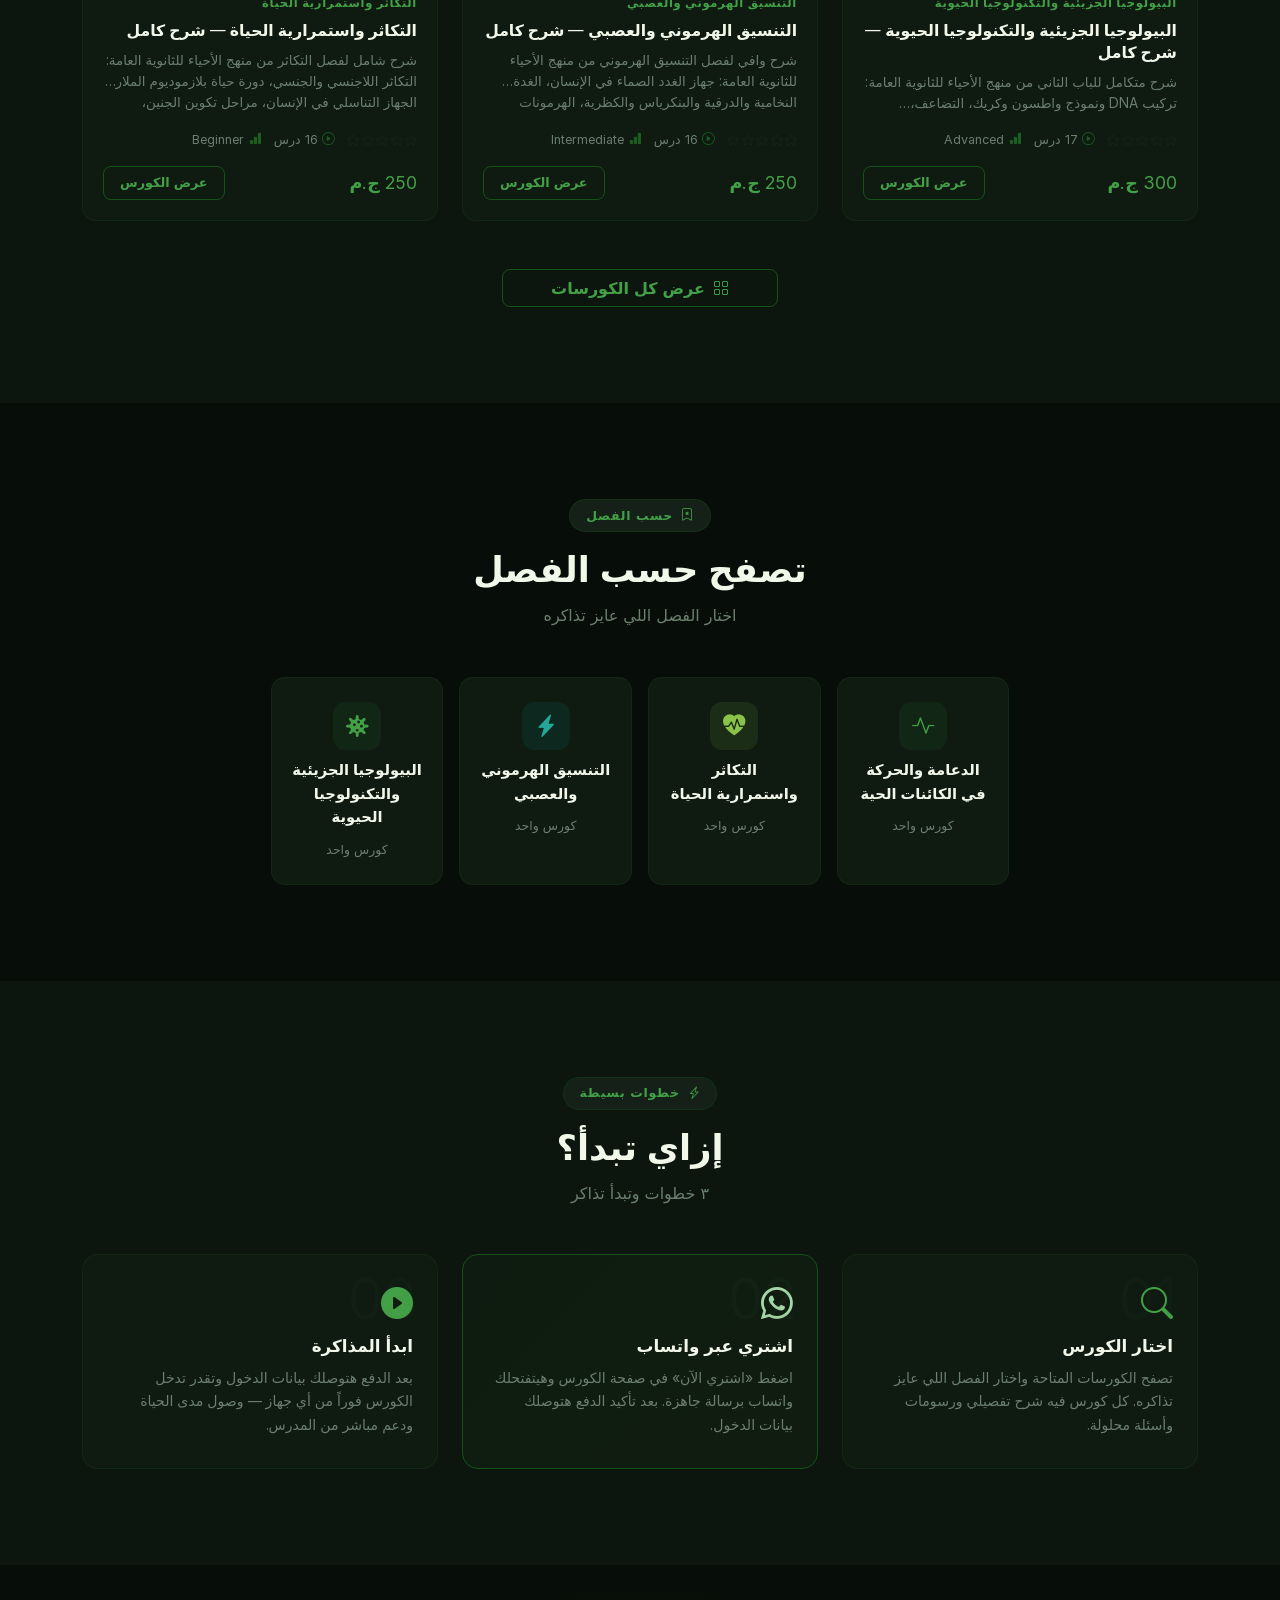
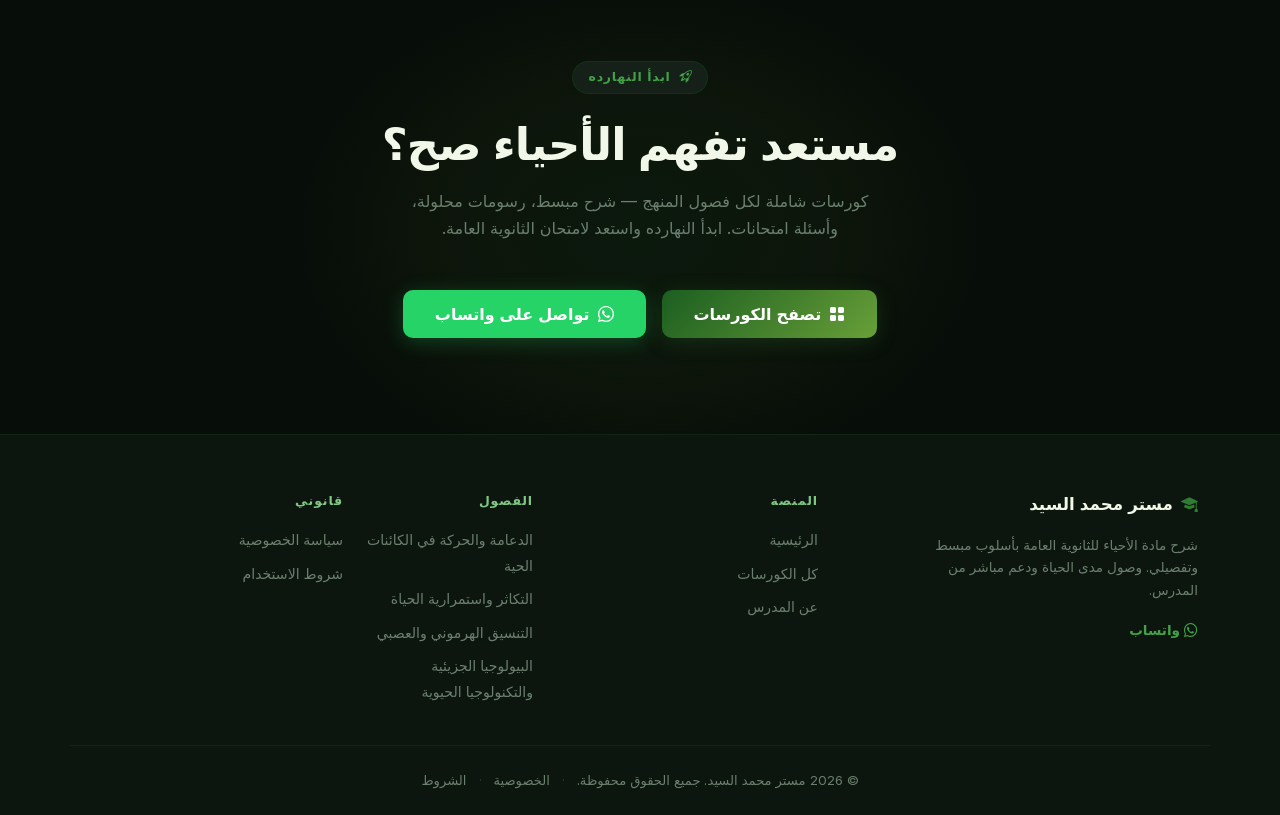
==== commit 258f18dc: "Add files via upload" ====
--- a/index.html
+++ b/index.html
@@ -96,7 +96,7 @@
 
       <!-- Links -->
       <div class="collapse navbar-collapse" id="mainNav">
-        <ul class="navbar-nav ms-auto align-items-lg-center gap-lg-1">
+        <ul class="navbar-nav me-auto align-items-lg-center gap-lg-1">
           <li class="nav-item">
             <a class="nav-link" href="./index.html"
                aria-current="page" data-nav-page="home">الرئيسية</a>
--- a/assets/css/courses.css
+++ b/assets/css/courses.css
@@ -74,6 +74,21 @@
   --z-skip: 9999;
 }
 
+/* ── Breadcrumb RTL fix ── */
+
+.breadcrumb-nav .breadcrumb-item + .breadcrumb-item {
+  padding-left: 0;
+  padding-right: 0.5rem;
+}
+
+.breadcrumb-nav .breadcrumb-item + .breadcrumb-item::before {
+  content: "/";
+  color: var(--text-dim);
+  padding-left: 0.5rem;
+  padding-right: 0;
+  float: right;
+}
+
 /* ── Skip Link ── */
 
 .skip-link {
@@ -413,6 +428,7 @@
 
 .sort-menu .dropdown-item {
   color: var(--text-primary);
+  text-align: right;
   border-radius: var(--radius-sm);
   padding: 0.6rem 1rem;
   font-size: 0.88rem;
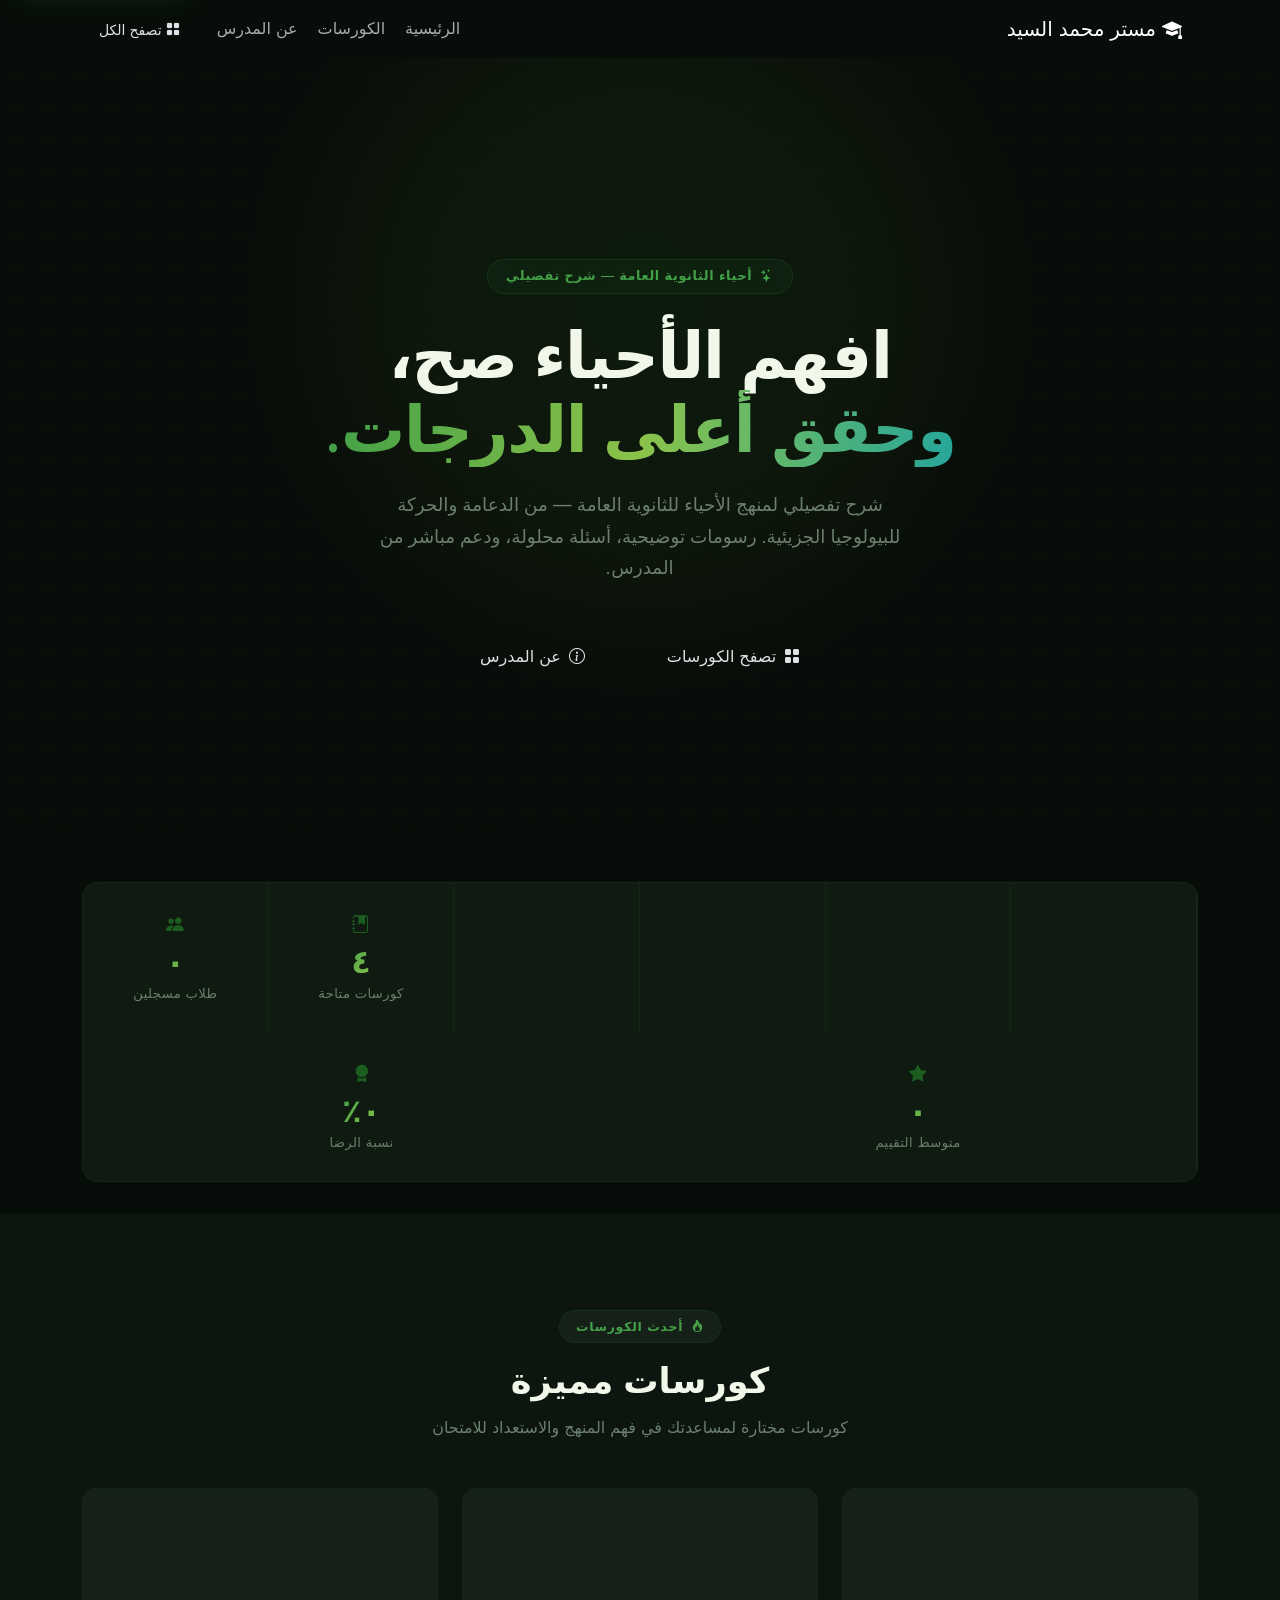
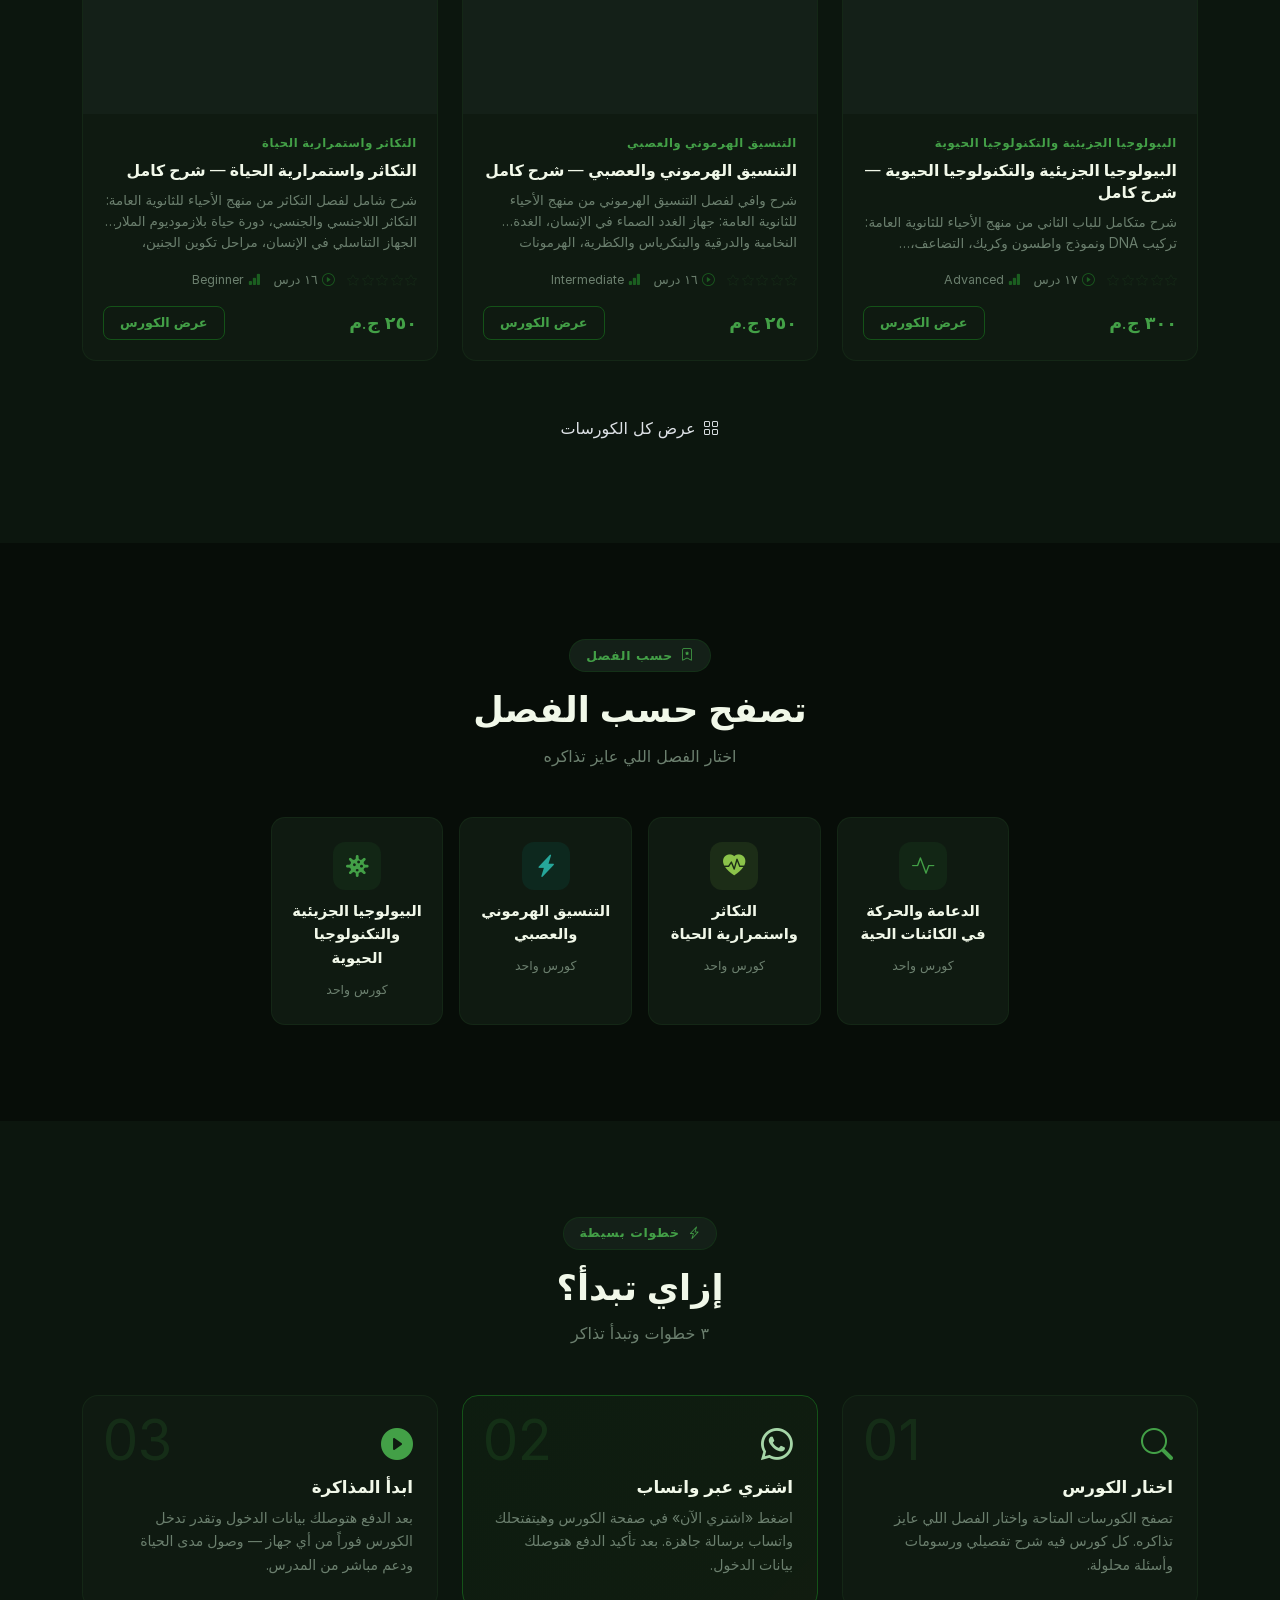
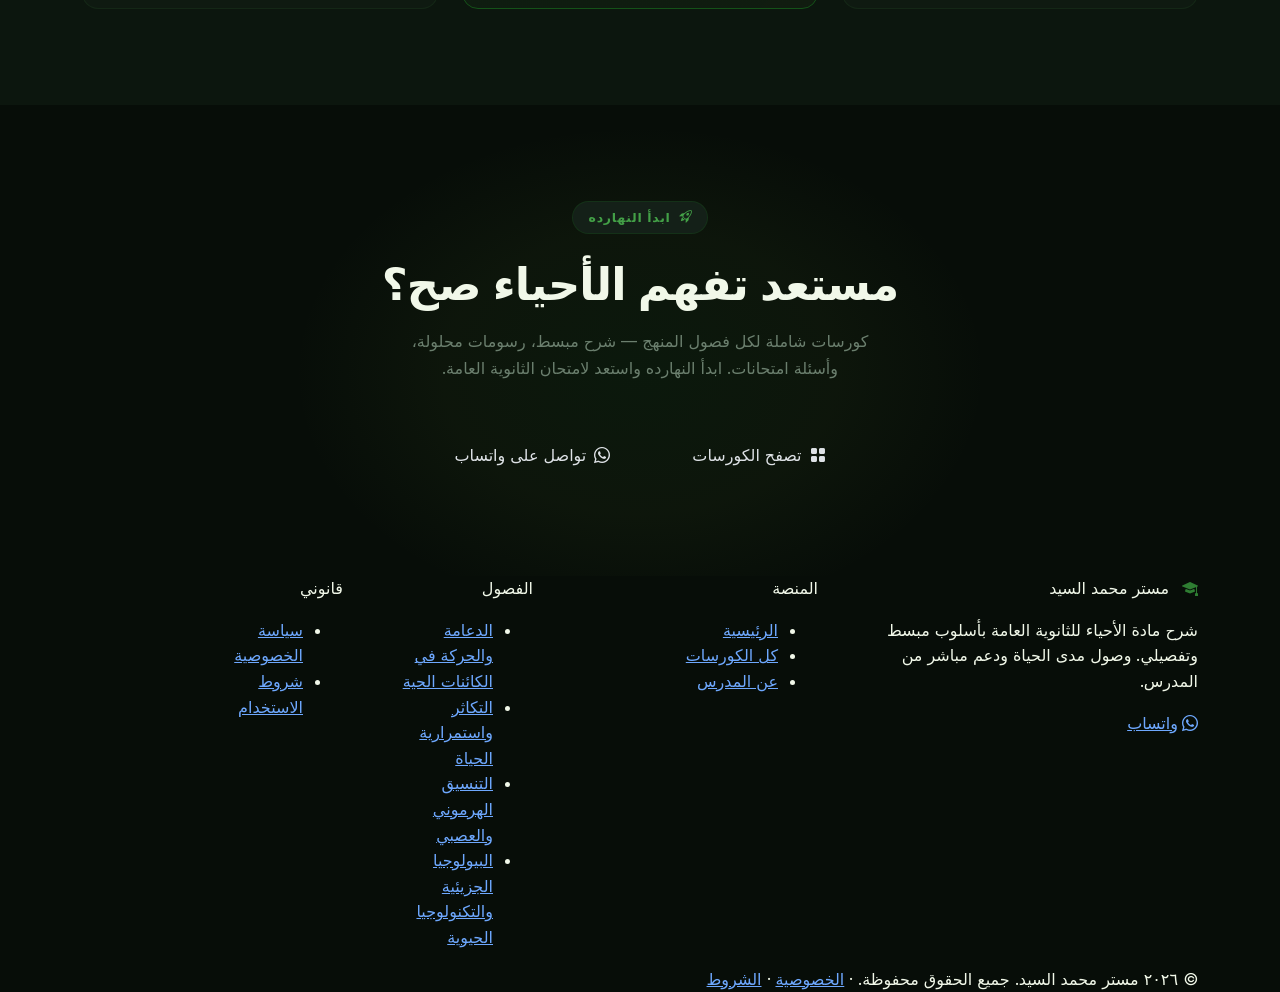
==== commit 383291c7: "Add files via upload" ====
--- a/index.html
+++ b/index.html
@@ -1,3 +1,13 @@
+<!-- ── Upgrade Summary ──
+   - Replaced home-navbar → site-navbar, home-brand → site-brand, etc.
+   - Replaced home-btn-outline → site-btn-outline
+   - Replaced home-btn-primary → site-btn-primary
+   - Replaced home-btn-ghost → site-btn-ghost
+   - Replaced home-btn-whatsapp → site-btn-whatsapp
+   - Replaced home-footer, footer-* → site-footer, site-footer-*
+   - Added components.css link between courses.css and home.css
+   ── End Summary ── -->
+
 <!DOCTYPE html>
 <html lang="ar" dir="rtl" data-bs-theme="dark">
 
@@ -5,11 +15,6 @@
   <meta charset="utf-8">
   <meta name="viewport" content="width=device-width, initial-scale=1.0, shrink-to-fit=no">
 
-  <!--
-    SEO: title + description + canonical + OG + Twitter
-    Static fallback values here — home-app.js injects
-    final values from COURSE_DATA at runtime.
-  -->
   <title id="page-title">مستر محمد السيد — أستاذ الأحياء للثانوية العامة</title>
   <meta name="description"
         id="page-desc"
@@ -17,7 +22,6 @@
   <meta name="robots" content="index, follow">
   <link rel="canonical" id="page-canonical" href="https://mrmohamedelsayed.com/">
 
-  <!-- Open Graph -->
   <meta property="og:type"        content="website">
   <meta property="og:url"         id="og-url"         content="https://mrmohamedelsayed.com/">
   <meta property="og:title"       id="og-title"       content="مستر محمد السيد — أستاذ الأحياء للثانوية العامة">
@@ -25,16 +29,13 @@
   <meta property="og:image"       id="og-image"       content="https://mrmohamedelsayed.com/assets/img/og-image.png">
   <meta property="og:site_name"   id="og-site-name"   content="مستر محمد السيد">
 
-  <!-- Twitter Card -->
   <meta name="twitter:card"        content="summary_large_image">
   <meta name="twitter:title"       id="tw-title"  content="مستر محمد السيد — أستاذ الأحياء للثانوية العامة">
   <meta name="twitter:description" id="tw-desc"   content="شرح أحياء الثانوية العامة بالتفصيل مع أسئلة محلولة ودعم مباشر.">
   <meta name="twitter:image"       id="tw-image"  content="https://mrmohamedelsayed.com/assets/img/og-image.png">
 
-  <!-- hreflang -->
   <link rel="alternate" hreflang="ar" id="hreflang-ar" href="https://mrmohamedelsayed.com/">
 
-  <!-- CSP -->
   <meta http-equiv="Content-Security-Policy"
         content="default-src 'none';
                  script-src 'self';
@@ -44,9 +45,6 @@
                  connect-src 'self';
                  form-action 'none';">
 
-  <!-- JSON-LD — injected by home-app.js -->
-
-  <!-- Favicons -->
   <link rel="apple-touch-icon" type="image/png" sizes="180x180" href="assets/img/fav180.png">
   <link rel="icon" type="image/png" sizes="32x32" href="assets/img/fav32.png">
   <link rel="icon" type="image/png" sizes="32x32" href="assets/img/fav32D.png"
@@ -55,38 +53,31 @@
   <link rel="icon" type="image/png" sizes="16x16" href="assets/img/fav16D.png"
         media="(prefers-color-scheme: dark)">
 
-  <!-- Preload critical font -->
   <link rel="preload" href="assets/fonts/inter-variable.woff2"
         as="font" type="font/woff2" crossorigin="anonymous">
 
-  <!-- Stylesheets -->
   <link rel="stylesheet" href="assets/bootstrap/css/bootstrap.min.css">
   <link rel="stylesheet" href="https://cdn.jsdelivr.net/npm/bootstrap-icons@1.13.1/font/bootstrap-icons.min.css">
   <link rel="stylesheet" href="assets/css/courses.css">
+  <link rel="stylesheet" href="assets/css/components.css">
   <link rel="stylesheet" href="assets/css/home.css">
 </head>
 
 <body>
 
-  <!-- Skip to content -->
   <a href="#main-content" class="skip-link">تخطي إلى المحتوى</a>
 
-  <!-- ═══════════════════════════════════════════
-       NAVBAR
-  ═══════════════════════════════════════════ -->
-  <nav class="navbar navbar-expand-lg home-navbar sticky-top"
+  <nav class="navbar navbar-expand-lg site-navbar sticky-top"
        aria-label="التنقل الرئيسي">
     <div class="container">
 
-      <!-- Brand -->
-      <a class="navbar-brand home-brand" href="./index.html">
-        <span class="brand-icon" aria-hidden="true">
+      <a class="navbar-brand site-brand" href="./index.html">
+        <span class="site-brand-icon" aria-hidden="true">
           <i class="bi bi-mortarboard-fill" aria-hidden="true"></i>
         </span>
-        <span class="brand-text" id="nav-brand-name"></span>
+        <span id="nav-brand-name"></span>
       </a>
 
-      <!-- Toggler -->
       <button class="navbar-toggler border-0" type="button"
               data-bs-toggle="collapse" data-bs-target="#mainNav"
               aria-controls="mainNav" aria-expanded="false"
@@ -94,7 +85,6 @@
         <i class="bi bi-list fs-4 icon-em-500" aria-hidden="true"></i>
       </button>
 
-      <!-- Links -->
       <div class="collapse navbar-collapse" id="mainNav">
         <ul class="navbar-nav me-auto align-items-lg-center gap-lg-1">
           <li class="nav-item">
@@ -110,7 +100,7 @@
                data-nav-page="about">عن المدرس</a>
           </li>
           <li class="nav-item me-lg-2">
-            <a class="btn home-btn-outline btn-sm px-3" href="./course/">
+            <a class="btn site-btn-outline btn-sm px-3" href="./course/">
               <i class="bi bi-grid-fill ms-1" aria-hidden="true"></i>تصفح الكل
             </a>
           </li>
@@ -120,13 +110,8 @@
     </div>
   </nav>
 
-
-  <!-- ═══════════════════════════════════════════
-       MAIN CONTENT
-  ═══════════════════════════════════════════ -->
   <main id="main-content">
 
-    <!-- ─── HERO ─── -->
     <section class="hero-section" aria-labelledby="hero-heading">
       <div class="hero-bg-grid" aria-hidden="true"></div>
       <div class="hero-glow"    aria-hidden="true"></div>
@@ -147,10 +132,10 @@
             <p class="hero-subtitle mb-5" id="hero-subtitle"></p>
 
             <div class="hero-actions d-flex flex-wrap gap-3 justify-content-center">
-              <a href="./course/" class="btn home-btn-primary hero-btn-main">
+              <a href="./course/" class="btn site-btn-primary hero-btn-main">
                 <i class="bi bi-grid-fill ms-2" aria-hidden="true"></i>تصفح الكورسات
               </a>
-              <a href="./about.html" class="btn home-btn-ghost hero-btn-sec">
+              <a href="./about.html" class="btn site-btn-ghost hero-btn-sec">
                 <i class="bi bi-info-circle ms-2" aria-hidden="true"></i>عن المدرس
               </a>
             </div>
@@ -159,7 +144,6 @@
         </div>
       </div>
 
-      <!-- wave divider -->
       <div class="hero-wave" aria-hidden="true">
         <svg viewBox="0 0 1440 60" preserveAspectRatio="none"
              xmlns="http://www.w3.org/2000/svg" aria-hidden="true">
@@ -169,18 +153,29 @@
       </div>
     </section>
 
-
-    <!-- ─── STATS BAR ─── -->
     <section class="stats-section" aria-label="إحصائيات المنصة">
       <div class="container">
         <div class="stats-bar" id="stats-bar" role="list">
-          <!-- built by home-app.js -->
-        </div>
-      </div>
-    </section>
-
-
-    <!-- ─── FEATURED COURSES ─── -->
+          <div class="stat-item skeleton-pulse" role="listitem" aria-hidden="true">
+            <div class="skeleton-line skeleton-line--short" style="width:2rem;height:2rem;margin:0 auto 0.5rem"></div>
+            <div class="skeleton-line skeleton-line--short" style="width:3rem;margin:0 auto"></div>
+          </div>
+          <div class="stat-item skeleton-pulse" role="listitem" aria-hidden="true">
+            <div class="skeleton-line skeleton-line--short" style="width:2rem;height:2rem;margin:0 auto 0.5rem"></div>
+            <div class="skeleton-line skeleton-line--short" style="width:3rem;margin:0 auto"></div>
+          </div>
+          <div class="stat-item skeleton-pulse" role="listitem" aria-hidden="true">
+            <div class="skeleton-line skeleton-line--short" style="width:2rem;height:2rem;margin:0 auto 0.5rem"></div>
+            <div class="skeleton-line skeleton-line--short" style="width:3rem;margin:0 auto"></div>
+          </div>
+          <div class="stat-item skeleton-pulse" role="listitem" aria-hidden="true">
+            <div class="skeleton-line skeleton-line--short" style="width:2rem;height:2rem;margin:0 auto 0.5rem"></div>
+            <div class="skeleton-line skeleton-line--short" style="width:3rem;margin:0 auto"></div>
+          </div>
+        </div>
+      </div>
+    </section>
+
     <section class="home-section featured-section"
              aria-labelledby="featured-heading">
       <div class="container">
@@ -196,11 +191,10 @@
         </div>
 
         <div class="row g-4" id="featured-courses-grid" aria-live="polite">
-          <!-- built by home-app.js -->
         </div>
 
         <div class="text-center mt-5">
-          <a href="./course/" class="btn home-btn-outline px-5">
+          <a href="./course/" class="btn site-btn-outline px-5">
             <i class="bi bi-grid ms-2" aria-hidden="true"></i>عرض كل الكورسات
           </a>
         </div>
@@ -208,8 +202,6 @@
       </div>
     </section>
 
-
-    <!-- ─── CATEGORIES ─── -->
     <section class="home-section categories-section"
              aria-labelledby="categories-heading">
       <div class="container">
@@ -224,14 +216,11 @@
 
         <div class="row g-3 justify-content-center"
              id="categories-grid" aria-live="polite">
-          <!-- built by home-app.js -->
-        </div>
-
-      </div>
-    </section>
-
-
-    <!-- ─── HOW IT WORKS ─── -->
+        </div>
+
+      </div>
+    </section>
+
     <section class="home-section how-section"
              aria-labelledby="how-heading">
       <div class="container">
@@ -246,7 +235,6 @@
 
         <div class="row g-4 justify-content-center">
 
-          <!-- Step 1 -->
           <div class="col-12 col-md-4">
             <article class="how-card h-100">
               <div class="how-step-number" aria-hidden="true">01</div>
@@ -261,7 +249,6 @@
             </article>
           </div>
 
-          <!-- Step 2 -->
           <div class="col-12 col-md-4">
             <article class="how-card how-card--accent h-100">
               <div class="how-step-number" aria-hidden="true">02</div>
@@ -276,7 +263,6 @@
             </article>
           </div>
 
-          <!-- Step 3 -->
           <div class="col-12 col-md-4">
             <article class="how-card h-100">
               <div class="how-step-number" aria-hidden="true">03</div>
@@ -295,8 +281,6 @@
       </div>
     </section>
 
-
-    <!-- ─── CTA ─── -->
     <section class="cta-section" aria-labelledby="cta-heading">
       <div class="cta-glow" aria-hidden="true"></div>
       <div class="container cta-content text-center">
@@ -313,12 +297,12 @@
         </p>
 
         <div class="d-flex flex-wrap gap-3 justify-content-center">
-          <a href="./course/" class="btn home-btn-primary cta-btn-main">
+          <a href="./course/" class="btn site-btn-primary cta-btn-main">
             <i class="bi bi-grid-fill ms-2" aria-hidden="true"></i>تصفح الكورسات
           </a>
           <a id="cta-whatsapp-btn" href="#" target="_blank"
              rel="noopener noreferrer"
-             class="btn home-btn-whatsapp cta-btn-wa"
+             class="btn site-btn-whatsapp cta-btn-wa"
              aria-label="تواصل معانا على واتساب">
             <i class="bi bi-whatsapp ms-2" aria-hidden="true"></i>تواصل على واتساب
           </a>
@@ -327,80 +311,70 @@
       </div>
     </section>
 
-  </main><!-- /#main-content -->
-
-
-  <!-- ═══════════════════════════════════════════
-       FOOTER
-  ═══════════════════════════════════════════ -->
-  <footer class="home-footer" role="contentinfo">
+  </main>
+
+  <footer class="site-footer" role="contentinfo">
     <div class="container">
 
-      <div class="row g-4 footer-top">
-
-        <!-- Brand col -->
+      <div class="row g-4 site-footer-top">
+
         <div class="col-12 col-md-4">
-          <div class="footer-brand mb-3">
+          <div class="site-footer-brand mb-3">
             <i class="bi bi-mortarboard-fill ms-2 icon-em-500" aria-hidden="true"></i>
             <span id="footer-brand-name"></span>
           </div>
-          <p class="footer-tagline">
+          <p class="site-footer-tagline">
             شرح مادة الأحياء للثانوية العامة بأسلوب مبسط وتفصيلي.
             وصول مدى الحياة ودعم مباشر من المدرس.
           </p>
           <a id="footer-whatsapp-link" href="#" target="_blank"
-             rel="noopener noreferrer" class="footer-social-link"
+             rel="noopener noreferrer" class="site-footer-social-link"
              aria-label="تواصل معانا على واتساب">
             <i class="bi bi-whatsapp ms-1" aria-hidden="true"></i>واتساب
           </a>
         </div>
 
-        <!-- Quick Links -->
         <div class="col-6 col-md-2 offset-md-1">
-          <p class="footer-col-title">المنصة</p>
-          <ul class="footer-links">
+          <p class="site-footer-col-title">المنصة</p>
+          <ul class="site-footer-links">
             <li><a href="./index.html">الرئيسية</a></li>
             <li><a href="./course/">كل الكورسات</a></li>
             <li><a href="./about.html">عن المدرس</a></li>
           </ul>
         </div>
 
-        <!-- Categories — built dynamically -->
         <div class="col-6 col-md-2">
-          <p class="footer-col-title">الفصول</p>
-          <ul class="footer-links" id="footer-categories">
-            <!-- built by home-app.js -->
+          <p class="site-footer-col-title">الفصول</p>
+          <ul class="site-footer-links" id="footer-categories">
           </ul>
         </div>
 
-        <!-- Legal -->
         <div class="col-6 col-md-2">
-          <p class="footer-col-title">قانوني</p>
-          <ul class="footer-links">
+          <p class="site-footer-col-title">قانوني</p>
+          <ul class="site-footer-links">
             <li><a href="./legal/privacy.html">سياسة الخصوصية</a></li>
             <li><a href="./legal/terms.html">شروط الاستخدام</a></li>
           </ul>
         </div>
 
-      </div><!-- /.row -->
-
-      <!-- Footer bottom -->
-      <div class="footer-bottom">
+      </div>
+
+      <div class="site-footer-bottom">
         <span id="footer-copyright"></span>
-        <span class="footer-divider" aria-hidden="true">·</span>
+        <span class="site-footer-divider" aria-hidden="true">·</span>
         <a href="./legal/privacy.html">الخصوصية</a>
-        <span class="footer-divider" aria-hidden="true">·</span>
+        <span class="site-footer-divider" aria-hidden="true">·</span>
         <a href="./legal/terms.html">الشروط</a>
       </div>
 
     </div>
   </footer>
 
-  <!-- Scripts — deferred, non-blocking -->
-  <script src="assets/bootstrap/js/bootstrap.min.js" defer></script>
-  <script src="assets/js/utils.js"         defer></script>
-  <script src="assets/js/courses-data.js"  defer></script>
-  <script src="assets/js/home-app.js"      defer></script>
+  <script src="assets/bootstrap/js/bootstrap.min.js"  defer></script>
+  <script src="assets/js/utils.js"                    defer></script>
+  <script src="assets/js/courses-data.js"             defer></script>
+  <script src="assets/js/shared-page.js"              defer></script>
+  <script src="assets/js/home-app.js"                 defer></script>
 
 </body>
 
--- a/assets/css/courses.css
+++ b/assets/css/courses.css
@@ -762,6 +762,13 @@
   transform: translateY(120px);
 }
 
+/* ── Offcanvas close button — push to left in RTL ── */
+
+.mobile-offcanvas .offcanvas-header .btn-close {
+  margin-right: auto;
+  margin-left: 0;
+}
+
 /* ============================================
    SCROLLBAR
 ============================================ */
--- a/assets/css/home.css
+++ b/assets/css/home.css
@@ -607,10 +607,11 @@
 .how-step-number {
   position: absolute;
   top: 1rem;
-  right: 1.25rem;
+  left: 1.25rem;       /* نقل لليسار */
+  right: auto;          /* إلغاء right */
   font-size: 3.5rem;
   font-weight: 900;
-  color: rgba(46, 125, 50, 0.06);
+  color: rgba(46, 125, 50, 0.2);  /* رفع الوضوح من 0.06 لـ 0.2 */
   line-height: 1;
   pointer-events: none;
   user-select: none;
